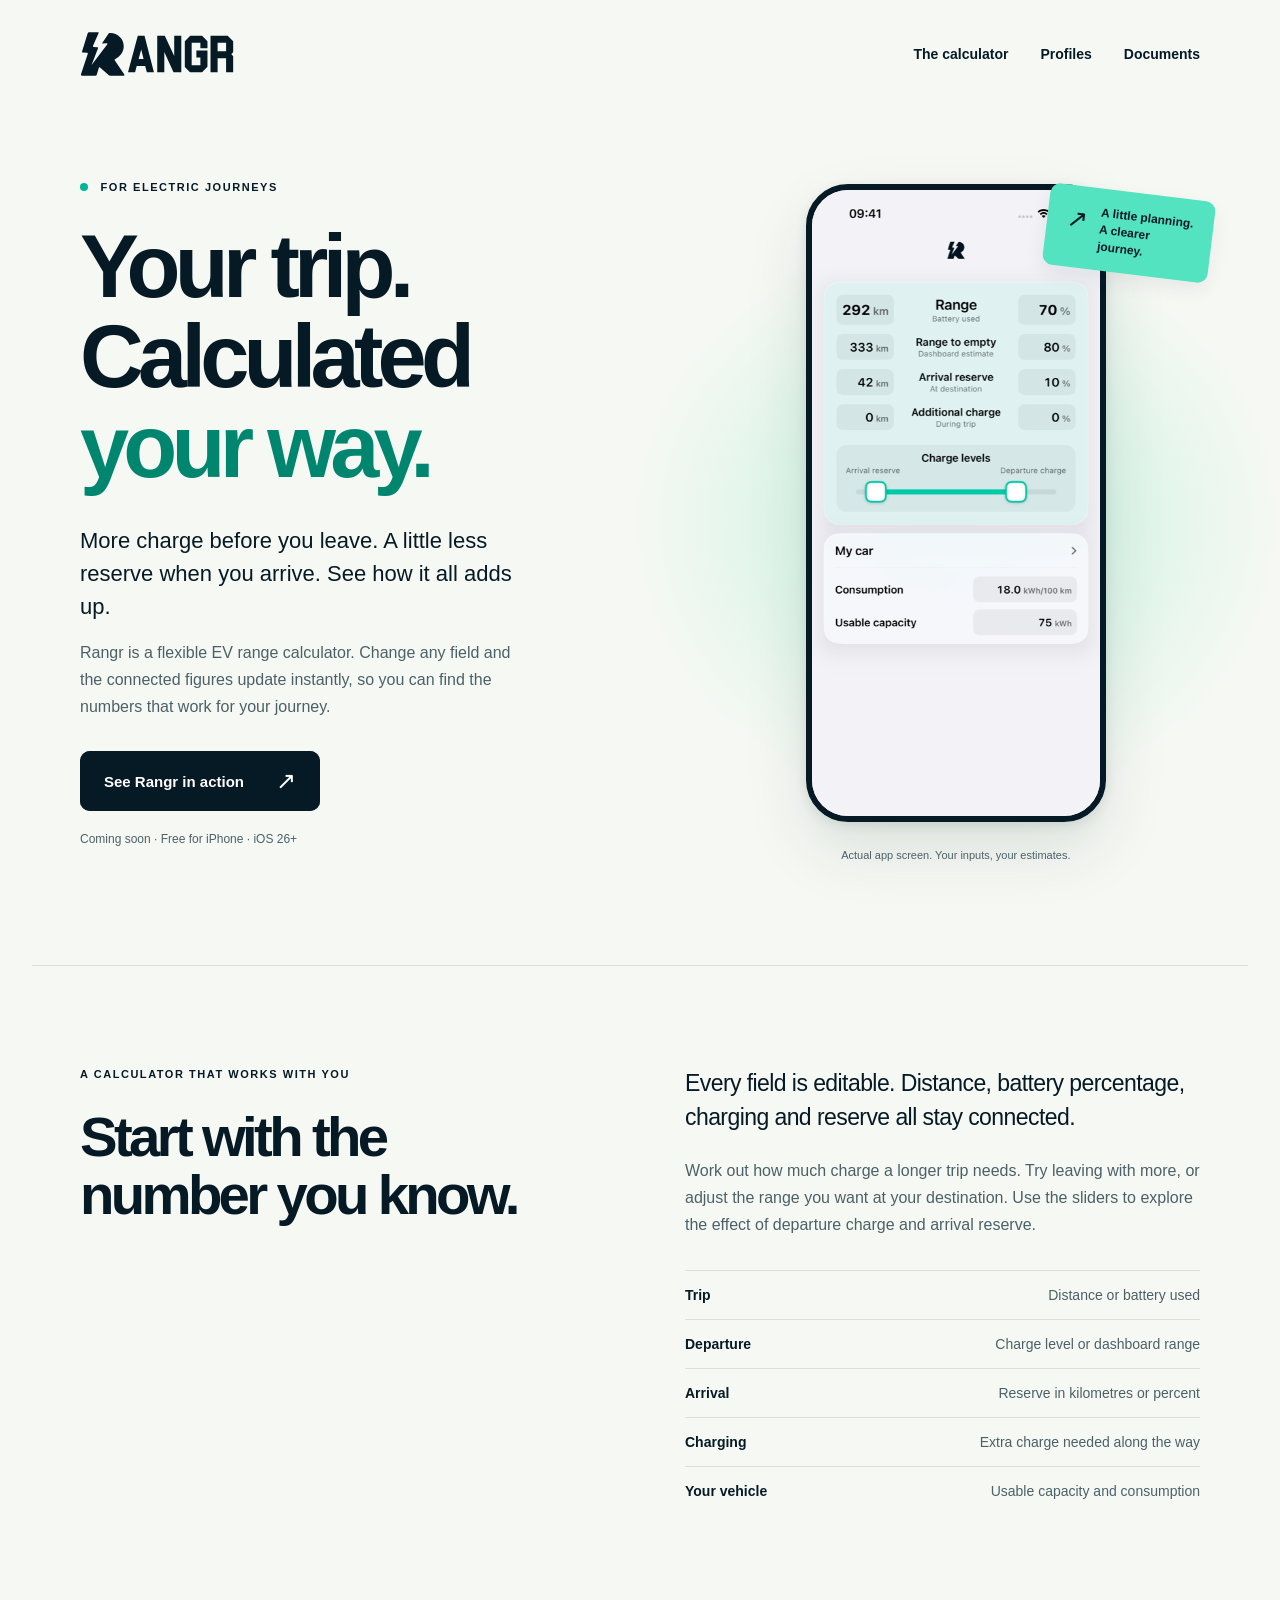
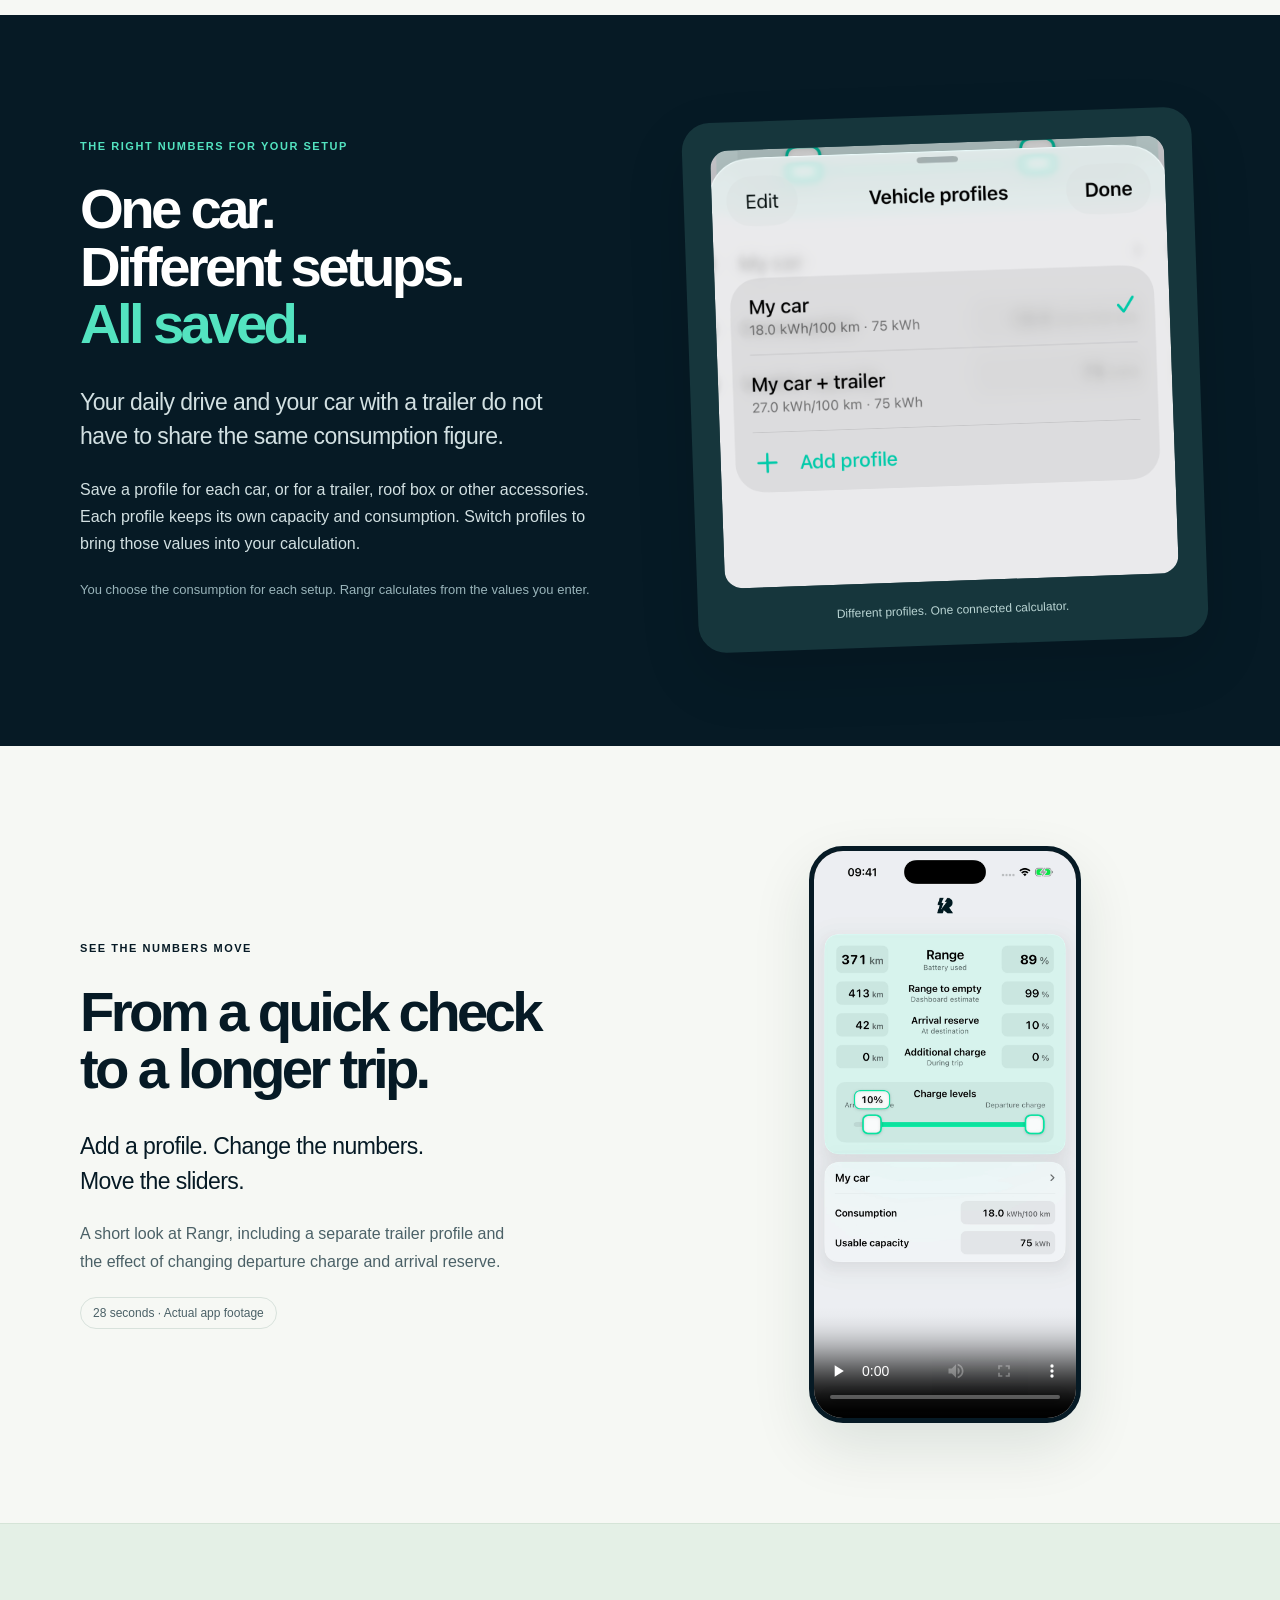
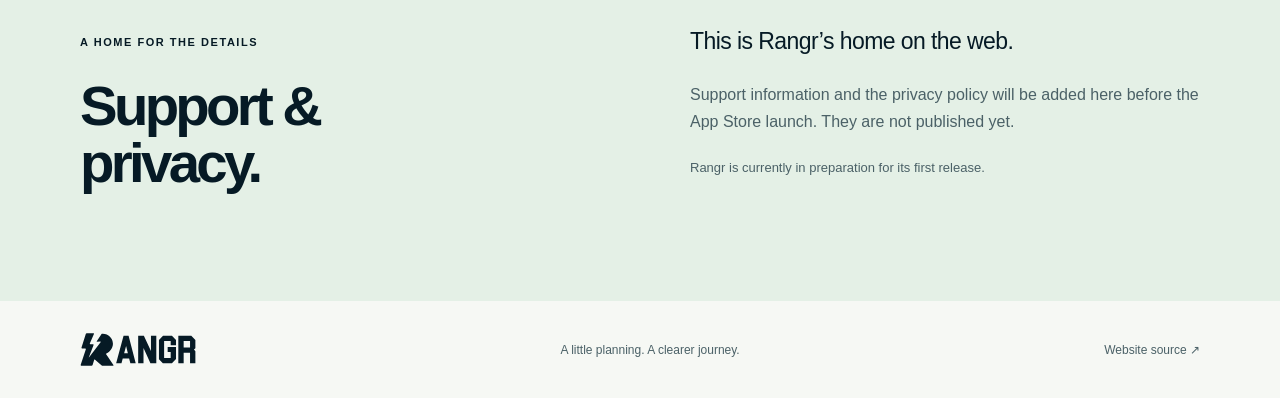
==== index.html @ ef7ad8de "Create Rangr website and future document home" ====
<!doctype html>
<html lang="en">
<head>
  <meta charset="utf-8">
  <meta name="viewport" content="width=device-width, initial-scale=1">
  <meta name="theme-color" content="#061a25">
  <meta name="description" content="Rangr is a flexible EV range calculator for iPhone. Explore charging needs, arrival reserves and profiles for different cars or accessory setups.">
  <meta property="og:type" content="website">
  <meta property="og:title" content="Rangr — Your trip, calculated your way">
  <meta property="og:description" content="Every field is an input. Explore your EV range, charging needs and arrival reserve.">
  <meta property="og:image" content="https://deework.github.io/rangr-site/assets/app-icon.png">
  <meta property="og:url" content="https://deework.github.io/rangr-site/">
  <link rel="canonical" href="https://deework.github.io/rangr-site/">
  <link rel="icon" href="assets/rangr-mark.svg" type="image/svg+xml">
  <link rel="apple-touch-icon" href="assets/app-icon.png">
  <link rel="stylesheet" href="styles.css">
  <title>Rangr — Your trip, calculated your way</title>
</head>
<body>
  <header class="site-header wrap">
    <a class="brand" href="#top" aria-label="Rangr home"><img src="assets/rangr-wordmark.svg" width="154" height="44" alt="Rangr"></a>
    <nav aria-label="Main navigation"><a href="#calculator">The calculator</a><a href="#profiles">Profiles</a><a href="#documents">Documents</a></nav>
  </header>

  <main id="top">
    <section class="hero wrap" aria-labelledby="hero-title">
      <div class="hero-copy">
        <p class="eyebrow"><span class="status-dot"></span> FOR ELECTRIC JOURNEYS</p>
        <h1 id="hero-title">Your trip.<br>Calculated<br><span>your way.</span></h1>
        <p class="intro">More charge before you leave. A little less reserve when you arrive. See how it all adds up.</p>
        <p class="hero-detail">Rangr is a flexible EV range calculator. Change any field and the connected figures update instantly, so you can find the numbers that work for your journey.</p>
        <div class="cta"><a class="button" href="#in-action">See Rangr in action <span aria-hidden="true">↗</span></a></div>
        <p class="availability">Coming soon · Free for iPhone · iOS 26+</p>
      </div>
      <div class="hero-visual">
        <div class="orbit-label"><span aria-hidden="true">↗</span> A little planning.<br>A clearer journey.</div>
        <div class="phone"><img src="assets/calculator.png" width="960" height="2087" alt="Rangr calculating a 292 km journey with 80% departure charge and a 10% arrival reserve." fetchpriority="high"></div>
        <p class="image-note">Actual app screen. Your inputs, your estimates.</p>
      </div>
    </section>

    <section id="calculator" class="calculator-section wrap section" aria-labelledby="calculator-title">
      <div class="section-heading"><p class="eyebrow">A CALCULATOR THAT WORKS WITH YOU</p><h2 id="calculator-title">Start with the<br>number you know.</h2></div>
      <div class="calculator-details">
        <p class="body-large">Every field is editable. Distance, battery percentage, charging and reserve all stay connected.</p>
        <p>Work out how much charge a longer trip needs. Try leaving with more, or adjust the range you want at your destination. Use the sliders to explore the effect of departure charge and arrival reserve.</p>
        <dl class="field-list">
          <div><dt>Trip</dt><dd>Distance or battery used</dd></div>
          <div><dt>Departure</dt><dd>Charge level or dashboard range</dd></div>
          <div><dt>Arrival</dt><dd>Reserve in kilometres or percent</dd></div>
          <div><dt>Charging</dt><dd>Extra charge needed along the way</dd></div>
          <div><dt>Your vehicle</dt><dd>Usable capacity and consumption</dd></div>
        </dl>
      </div>
    </section>

    <section id="profiles" class="profiles-section section" aria-labelledby="profiles-title">
      <div class="wrap profiles-grid">
        <div>
          <p class="eyebrow">THE RIGHT NUMBERS FOR YOUR SETUP</p>
          <h2 id="profiles-title">One car.<br>Different setups.<br><span>All saved.</span></h2>
          <p class="body-large">Your daily drive and your car with a trailer do not have to share the same consumption figure.</p>
          <p>Save a profile for each car, or for a trailer, roof box or other accessories. Each profile keeps its own capacity and consumption. Switch profiles to bring those values into your calculation.</p>
          <p class="quiet">You choose the consumption for each setup. Rangr calculates from the values you enter.</p>
        </div>
        <figure class="profile-figure"><img src="assets/profiles.png" width="1140" height="1100" alt="Vehicle profiles in Rangr: My car at 18 kWh/100 km and My car + trailer at 27 kWh/100 km, both with 75 kWh capacity." loading="lazy"><figcaption>Different profiles. One connected calculator.</figcaption></figure>
      </div>
    </section>

    <section id="in-action" class="demo-section section wrap" aria-labelledby="demo-title">
      <div class="demo-copy"><p class="eyebrow">SEE THE NUMBERS MOVE</p><h2 id="demo-title">From a quick check<br>to a longer trip.</h2><p class="body-large">Add a profile. Change the numbers.<br>Move the sliders.</p><p>A short look at Rangr, including a separate trailer profile and the effect of changing departure charge and arrival reserve.</p><span class="duration">28 seconds · Actual app footage</span></div>
      <div class="video-shell"><video controls playsinline preload="none" poster="assets/preview-poster.png" width="886" height="1920" aria-label="Rangr app demonstration"><source src="assets/rangr-preview.mp4" type="video/mp4"><p>Your browser does not support embedded video. <a href="assets/rangr-preview.mp4">Download the Rangr preview</a>.</p></video></div>
    </section>

    <section id="documents" class="documents-section section" aria-labelledby="documents-title">
      <div class="wrap documents-grid"><div><p class="eyebrow">A HOME FOR THE DETAILS</p><h2 id="documents-title">Support &amp;<br>privacy.</h2></div><div><p class="body-large">This is Rangr’s home on the web.</p><p>Support information and the privacy policy will be added here before the App Store launch. They are not published yet.</p><p class="quiet">Rangr is currently in preparation for its first release.</p></div></div>
    </section>
  </main>

  <footer class="site-footer wrap"><a class="brand" href="#top" aria-label="Back to top"><img src="assets/rangr-wordmark.svg" width="116" height="33" alt="Rangr" loading="lazy"></a><p>A little planning. A clearer journey.</p><a href="https://github.com/deework/rangr-site">Website source <span aria-hidden="true">↗</span></a></footer>
</body>
</html>
---- styles.css ----
:root{--ink:#061a25;--muted:#4b6167;--mint:#53e3c0;--paper:#f6f8f4;--line:#d8e2dc;color-scheme:light;font-family:-apple-system,BlinkMacSystemFont,"Segoe UI",sans-serif;color:var(--ink);background:var(--paper);font-synthesis:none;scroll-behavior:smooth;scroll-padding-top:32px}*{box-sizing:border-box}body{margin:0}a{color:inherit;text-decoration:none}a:focus-visible,video:focus-visible{outline:3px solid #00866f;outline-offset:6px}img{display:block;max-width:100%;height:auto}p{line-height:1.7;margin:0 0 22px}figure{margin:0}h1,h2{letter-spacing:-.065em;line-height:1.02;margin:0;font-weight:750}h1{font-size:clamp(64px,6.9vw,104px)}h2{font-size:clamp(42px,4.4vw,66px)}.wrap{max-width:1216px;margin-inline:auto;padding-inline:48px}.site-header{display:flex;align-items:center;justify-content:space-between;padding-top:32px;padding-bottom:28px;gap:24px}.brand{display:block;flex-shrink:0}.site-header nav{display:flex;gap:32px;font-size:14px;font-weight:600}.site-header nav a{padding:12px 0;border-bottom:1px solid transparent}.site-header nav a:hover{border-color:var(--ink)}.hero{display:grid;grid-template-columns:1.15fr 1fr;gap:70px;align-items:center;padding-top:60px;padding-bottom:100px}.eyebrow{font-size:11px;font-weight:750;letter-spacing:.14em;line-height:1.5;margin-bottom:26px}.status-dot{display:inline-block;width:8px;height:8px;background:#00b697;border-radius:100%;margin-right:8px}h1 span{color:#00866f}.intro{font-size:22px;line-height:1.5;max-width:465px;margin-top:32px;margin-bottom:16px}.hero-detail{max-width:450px;color:var(--muted);font-size:16px}.cta{display:inline-block;background:#061a25;border-radius:10px;margin-top:9px}.button{display:inline-flex;gap:32px;align-items:center;background:#061a25;color:white;font-size:15px;font-weight:650;padding:18px 24px;border-radius:10px;margin-top:0;transition:background .2s}.button:hover{background:#174438}.button span{font-size:24px;line-height:1}.availability{font-size:12px;color:var(--muted);margin-top:18px;margin-bottom:0}.hero-visual{position:relative;padding:20px 20px 0}.hero-visual:before{content:"";position:absolute;inset:8% -20% 6% -20%;z-index:-1;background:radial-gradient(ellipse,#c4f2dd 0,transparent 68%)}.phone{width:300px;margin:auto;border:6px solid var(--ink);border-radius:42px;overflow:hidden;box-shadow:0 28px 64px #0b30251c,0 4px 12px #0b30251a;background:#f2f3f9}.phone img{width:100%;aspect-ratio:1206/2622}.orbit-label{position:absolute;right:-12px;top:28px;z-index:1;transform:rotate(7deg);background:var(--mint);padding:16px 20px;border-radius:10px;box-shadow:0 8px 20px #0b302512;font-size:12px;line-height:1.4;font-weight:600}.orbit-label span{font-size:25px;float:left;margin-right:12px}.image-note{font-size:11px;text-align:center;color:var(--muted);margin-top:24px;margin-bottom:0}.section{padding-top:100px;padding-bottom:100px}.calculator-section{display:grid;grid-template-columns:1fr 1fr;gap:90px;border-top:1px solid var(--line)}.body-large{font-size:23px;line-height:1.5;letter-spacing:-.025em}.calculator-details>p:not(.body-large){color:var(--muted)}.field-list{margin-top:32px;margin-bottom:0}.field-list>div{display:flex;justify-content:space-between;gap:16px;padding:16px 0;border-top:1px solid var(--line);font-size:14px}.field-list dt{font-weight:650}.field-list dd{margin:0;text-align:right;color:var(--muted)}.profiles-section{background:var(--ink);color:#fff;overflow:hidden}.profiles-grid{display:grid;grid-template-columns:1fr 1fr;align-items:center;gap:100px}.profiles-section .eyebrow{color:var(--mint)}.profiles-section h2{margin-bottom:32px}.profiles-section h2 span{color:var(--mint)}.profiles-section p:not(.eyebrow){color:#d2e0e2}.profiles-section .quiet{color:#99b4ba!important;font-size:13px}.profile-figure{position:relative;background:#16363c;padding:28px;border-radius:28px;transform:rotate(-2deg);box-shadow:0 24px 60px #0002}.profile-figure img{border-radius:18px;width:100%}.profile-figure figcaption{text-align:center;font-size:12px;color:#b9d4d3;padding-top:22px}.demo-section{display:grid;grid-template-columns:1fr 1fr;align-items:center;gap:100px}.demo-copy h2{margin-bottom:32px}.demo-copy>p:not(.eyebrow):not(.body-large){color:var(--muted);max-width:430px}.duration{display:inline-block;padding:8px 12px;border:1px solid var(--line);border-radius:100px;font-size:12px;color:var(--muted)}.video-shell{width:272px;margin:auto;border:5px solid var(--ink);border-radius:34px;overflow:hidden;background:#000;box-shadow:0 24px 60px #0b30251c;line-height:0}.video-shell video{width:100%;height:auto;display:block;aspect-ratio:886/1920}.documents-section{background:#e4f0e6;border-top:1px solid #d5e4d7}.documents-grid{display:grid;grid-template-columns:1fr 1fr;gap:100px;align-items:center}.documents-grid p:not(.eyebrow):not(.body-large){color:var(--muted)}.quiet{font-size:13px}.site-footer{display:flex;align-items:center;justify-content:space-between;gap:24px;padding-top:32px;padding-bottom:32px;font-size:12px;color:var(--muted)}.site-footer p{margin:0}.site-footer a:last-child:hover{text-decoration:underline}
@media(min-width:1440px){.hero{padding-top:80px;padding-bottom:120px}.phone{width:330px}}
@media(max-width:900px){.wrap{padding-inline:28px}.hero{gap:20px}.hero-visual{padding:30px 0 0}.phone{width:260px}.orbit-label{right:-5px;top:20px;font-size:11px;padding:12px}.intro{font-size:20px}.calculator-section,.profiles-grid,.demo-section,.documents-grid{gap:44px}.body-large{font-size:21px}.profile-figure{padding:18px}.hero-visual:before{inset:8% -8% 6% -8%}.section{padding-block:76px}}
@media(max-width:640px){.wrap{padding-inline:24px}.site-header{padding-top:24px;padding-bottom:20px;align-items:flex-start}.site-header .brand img{width:114px}.site-header nav{gap:14px;font-size:11px;padding-top:0;flex-wrap:wrap;justify-content:flex-end}.site-header nav a{padding:9px 0}.hero{grid-template-columns:1fr;gap:42px;padding-top:44px;padding-bottom:60px}.hero h1{font-size:clamp(62px,15vw,86px)}.hero-copy{max-width:470px}.intro{margin-top:26px}.hero-detail{font-size:15px}.hero-visual:before{inset:8% 0 6%}.hero-visual{max-width:380px;width:100%;margin:auto;padding-top:12px}.phone{width:266px}.orbit-label{right:0;top:18px}.image-note{margin-top:18px}.section{padding-block:64px}.calculator-section,.profiles-grid,.demo-section,.documents-grid{grid-template-columns:1fr;gap:32px}h2{font-size:46px}.eyebrow{font-size:10px;margin-bottom:20px}.profiles-section h2,.demo-copy h2{margin-bottom:24px}.profile-figure{max-width:420px;margin:8px auto 0;transform:rotate(-1deg)}.video-shell{width:258px;margin-top:12px}.field-list>div{font-size:13px}.site-footer{flex-wrap:wrap;gap:20px}.site-footer p{order:3;width:100%;font-size:11px}.body-large{font-size:21px}}
@media(prefers-reduced-motion:reduce){:root{scroll-behavior:auto}.button{transition:none}}
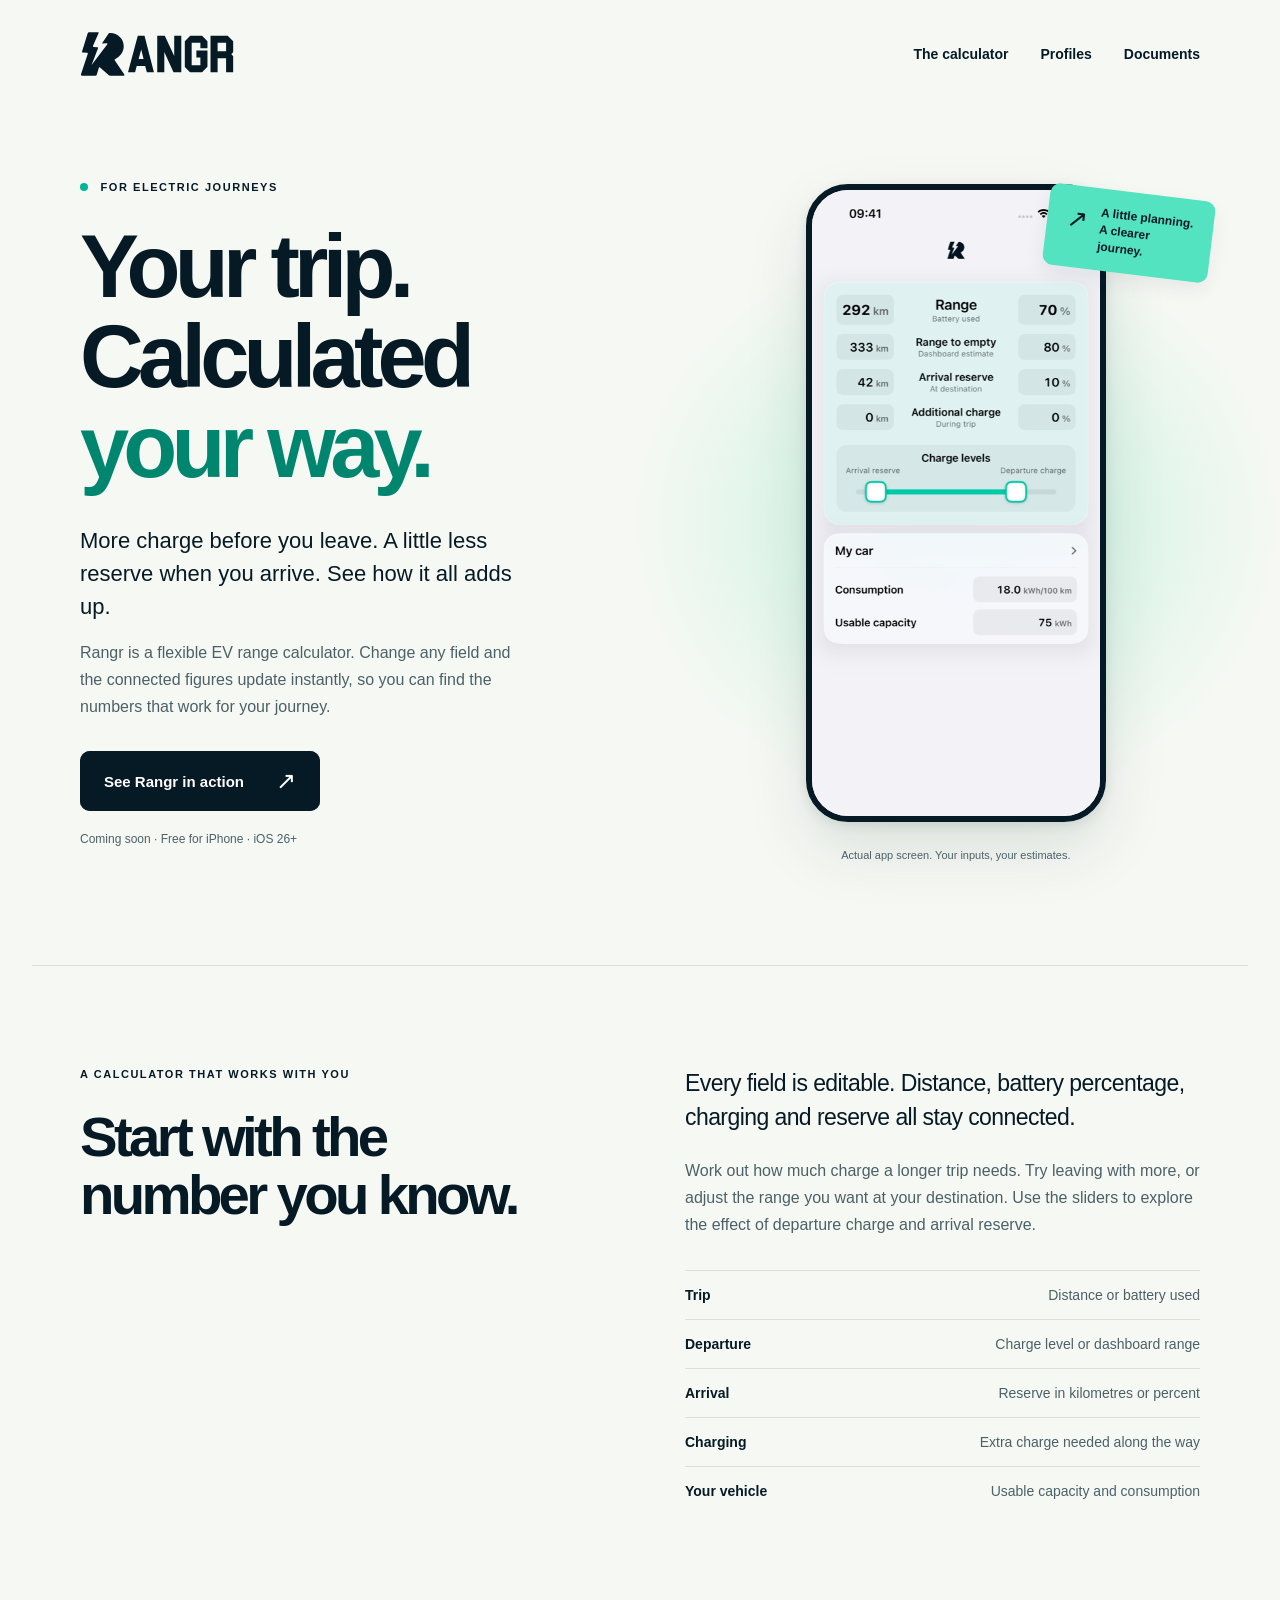
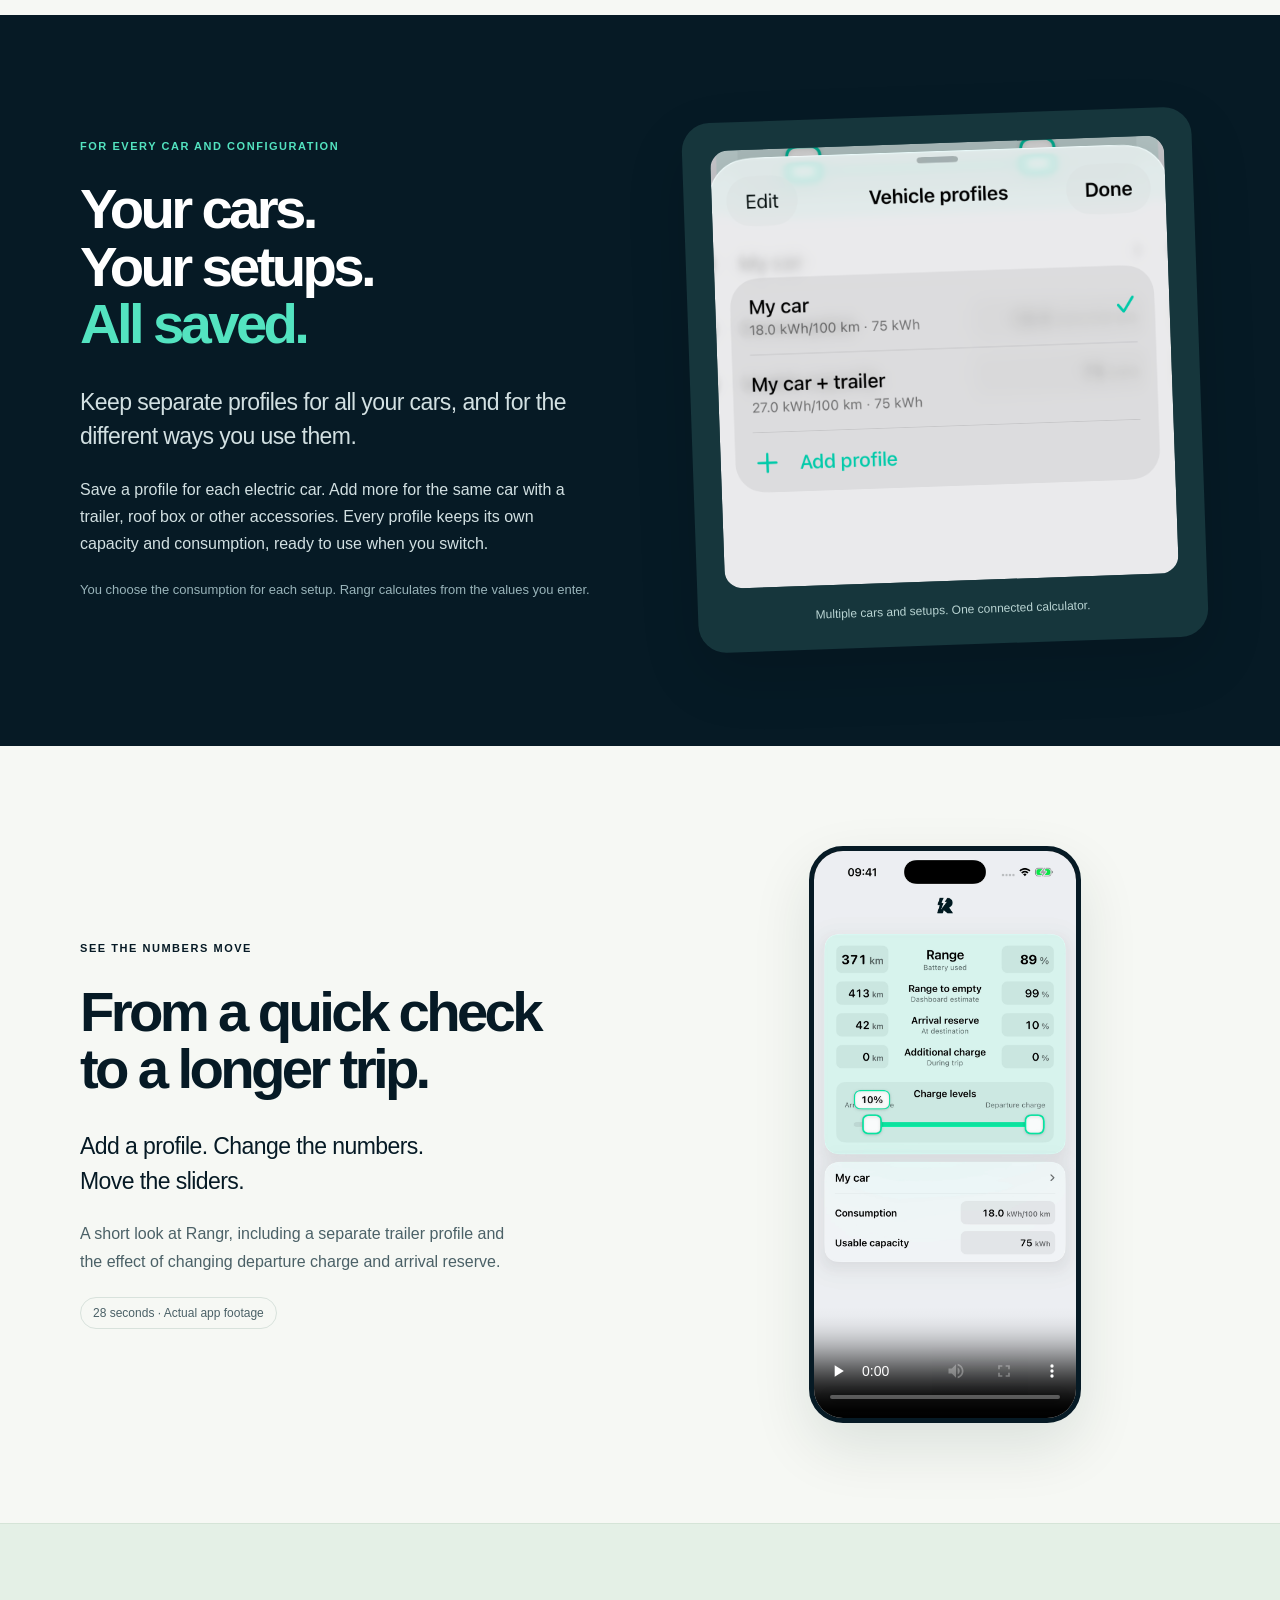
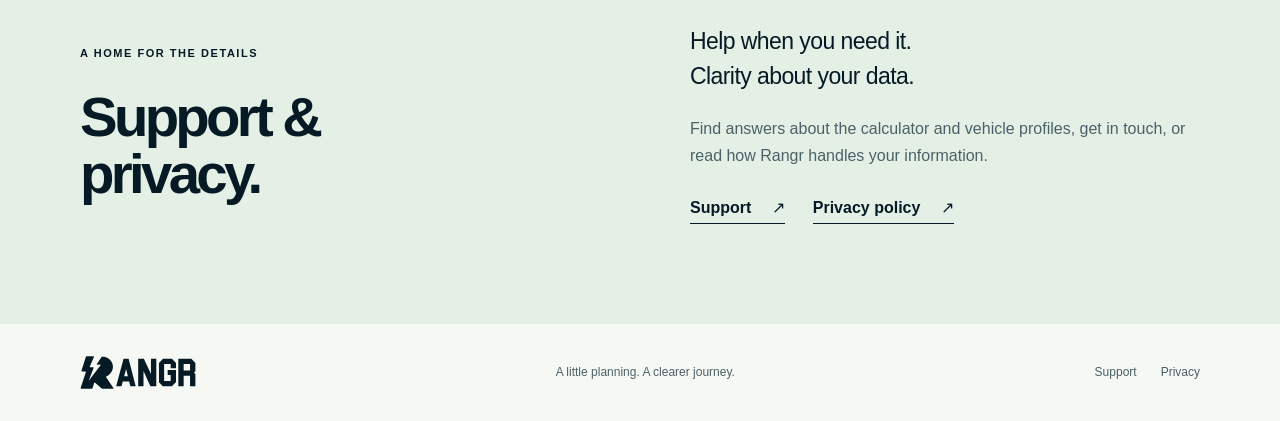
==== commit 6fff869d: "Add support and privacy pages and clarify multiple vehicle profiles" ====
--- a/index.html
+++ b/index.html
@@ -57,13 +57,13 @@
     <section id="profiles" class="profiles-section section" aria-labelledby="profiles-title">
       <div class="wrap profiles-grid">
         <div>
-          <p class="eyebrow">THE RIGHT NUMBERS FOR YOUR SETUP</p>
-          <h2 id="profiles-title">One car.<br>Different setups.<br><span>All saved.</span></h2>
-          <p class="body-large">Your daily drive and your car with a trailer do not have to share the same consumption figure.</p>
-          <p>Save a profile for each car, or for a trailer, roof box or other accessories. Each profile keeps its own capacity and consumption. Switch profiles to bring those values into your calculation.</p>
+          <p class="eyebrow">FOR EVERY CAR AND CONFIGURATION</p>
+          <h2 id="profiles-title">Your cars.<br>Your setups.<br><span>All saved.</span></h2>
+          <p class="body-large">Keep separate profiles for all your cars, and for the different ways you use them.</p>
+          <p>Save a profile for each electric car. Add more for the same car with a trailer, roof box or other accessories. Every profile keeps its own capacity and consumption, ready to use when you switch.</p>
           <p class="quiet">You choose the consumption for each setup. Rangr calculates from the values you enter.</p>
         </div>
-        <figure class="profile-figure"><img src="assets/profiles.png" width="1140" height="1100" alt="Vehicle profiles in Rangr: My car at 18 kWh/100 km and My car + trailer at 27 kWh/100 km, both with 75 kWh capacity." loading="lazy"><figcaption>Different profiles. One connected calculator.</figcaption></figure>
+        <figure class="profile-figure"><img src="assets/profiles.png" width="1140" height="1100" alt="Vehicle profiles in Rangr: My car at 18 kWh/100 km and My car + trailer at 27 kWh/100 km, both with 75 kWh capacity." loading="lazy"><figcaption>Multiple cars and setups. One connected calculator.</figcaption></figure>
       </div>
     </section>
 
@@ -73,10 +73,10 @@
     </section>
 
     <section id="documents" class="documents-section section" aria-labelledby="documents-title">
-      <div class="wrap documents-grid"><div><p class="eyebrow">A HOME FOR THE DETAILS</p><h2 id="documents-title">Support &amp;<br>privacy.</h2></div><div><p class="body-large">This is Rangr’s home on the web.</p><p>Support information and the privacy policy will be added here before the App Store launch. They are not published yet.</p><p class="quiet">Rangr is currently in preparation for its first release.</p></div></div>
+      <div class="wrap documents-grid"><div><p class="eyebrow">A HOME FOR THE DETAILS</p><h2 id="documents-title">Support &amp;<br>privacy.</h2></div><div><p class="body-large">Help when you need it.<br>Clarity about your data.</p><p>Find answers about the calculator and vehicle profiles, get in touch, or read how Rangr handles your information.</p><div class="document-links"><a href="support/">Support <span aria-hidden="true">↗</span></a><a href="privacy/">Privacy policy <span aria-hidden="true">↗</span></a></div></div></div>
     </section>
   </main>
 
-  <footer class="site-footer wrap"><a class="brand" href="#top" aria-label="Back to top"><img src="assets/rangr-wordmark.svg" width="116" height="33" alt="Rangr" loading="lazy"></a><p>A little planning. A clearer journey.</p><a href="https://github.com/deework/rangr-site">Website source <span aria-hidden="true">↗</span></a></footer>
+  <footer class="site-footer wrap"><a class="brand" href="#top" aria-label="Back to top"><img src="assets/rangr-wordmark.svg" width="116" height="33" alt="Rangr" loading="lazy"></a><p>A little planning. A clearer journey.</p><nav aria-label="Legal and support"><a href="support/">Support</a><a href="privacy/">Privacy</a></nav></footer>
 </body>
 </html>
--- a/styles.css
+++ b/styles.css
@@ -3,3 +3,7 @@
 @media(max-width:900px){.wrap{padding-inline:28px}.hero{gap:20px}.hero-visual{padding:30px 0 0}.phone{width:260px}.orbit-label{right:-5px;top:20px;font-size:11px;padding:12px}.intro{font-size:20px}.calculator-section,.profiles-grid,.demo-section,.documents-grid{gap:44px}.body-large{font-size:21px}.profile-figure{padding:18px}.hero-visual:before{inset:8% -8% 6% -8%}.section{padding-block:76px}}
 @media(max-width:640px){.wrap{padding-inline:24px}.site-header{padding-top:24px;padding-bottom:20px;align-items:flex-start}.site-header .brand img{width:114px}.site-header nav{gap:14px;font-size:11px;padding-top:0;flex-wrap:wrap;justify-content:flex-end}.site-header nav a{padding:9px 0}.hero{grid-template-columns:1fr;gap:42px;padding-top:44px;padding-bottom:60px}.hero h1{font-size:clamp(62px,15vw,86px)}.hero-copy{max-width:470px}.intro{margin-top:26px}.hero-detail{font-size:15px}.hero-visual:before{inset:8% 0 6%}.hero-visual{max-width:380px;width:100%;margin:auto;padding-top:12px}.phone{width:266px}.orbit-label{right:0;top:18px}.image-note{margin-top:18px}.section{padding-block:64px}.calculator-section,.profiles-grid,.demo-section,.documents-grid{grid-template-columns:1fr;gap:32px}h2{font-size:46px}.eyebrow{font-size:10px;margin-bottom:20px}.profiles-section h2,.demo-copy h2{margin-bottom:24px}.profile-figure{max-width:420px;margin:8px auto 0;transform:rotate(-1deg)}.video-shell{width:258px;margin-top:12px}.field-list>div{font-size:13px}.site-footer{flex-wrap:wrap;gap:20px}.site-footer p{order:3;width:100%;font-size:11px}.body-large{font-size:21px}}
 @media(prefers-reduced-motion:reduce){:root{scroll-behavior:auto}.button{transition:none}}
+
+/* Shared document pages. */
+.document-links{display:flex;gap:28px;flex-wrap:wrap;margin-top:28px;font-weight:650}.document-links a{border-bottom:1px solid currentColor;padding-bottom:6px}.document-links a span{margin-left:16px}.site-footer nav{display:flex;gap:24px}.site-footer nav a:hover{text-decoration:underline}.document{max-width:880px;padding-top:64px;padding-bottom:80px}.document h1{font-size:clamp(54px,6vw,82px);margin-bottom:28px}.document-intro{font-size:23px;line-height:1.5;color:var(--muted);max-width:660px}.document-date{font-size:13px;color:var(--muted);margin-top:22px}.document section{margin-top:44px;max-width:700px}.document h2{font-size:28px;line-height:1.2;letter-spacing:-.035em;margin-bottom:18px}.document p{font-size:16px;color:var(--muted)}.document .document-intro{font-size:23px}.text-link{text-decoration:underline;text-underline-offset:3px;overflow-wrap:anywhere;color:var(--ink)}.document details{border-top:1px solid var(--line);padding:18px 0}.document details:last-child{border-bottom:1px solid var(--line)}.document summary{font-size:17px;font-weight:650;cursor:pointer;line-height:1.5}.document details p{margin-top:16px;margin-bottom:0}.document details p+p{margin-top:12px}.document .site-header{padding-inline:0}
+@media(max-width:640px){.document{padding-top:40px;padding-bottom:56px}.document h1{font-size:54px}.document section{margin-top:34px}.document .document-intro{font-size:21px}.document-links{gap:24px}.site-header nav{max-width:220px}}
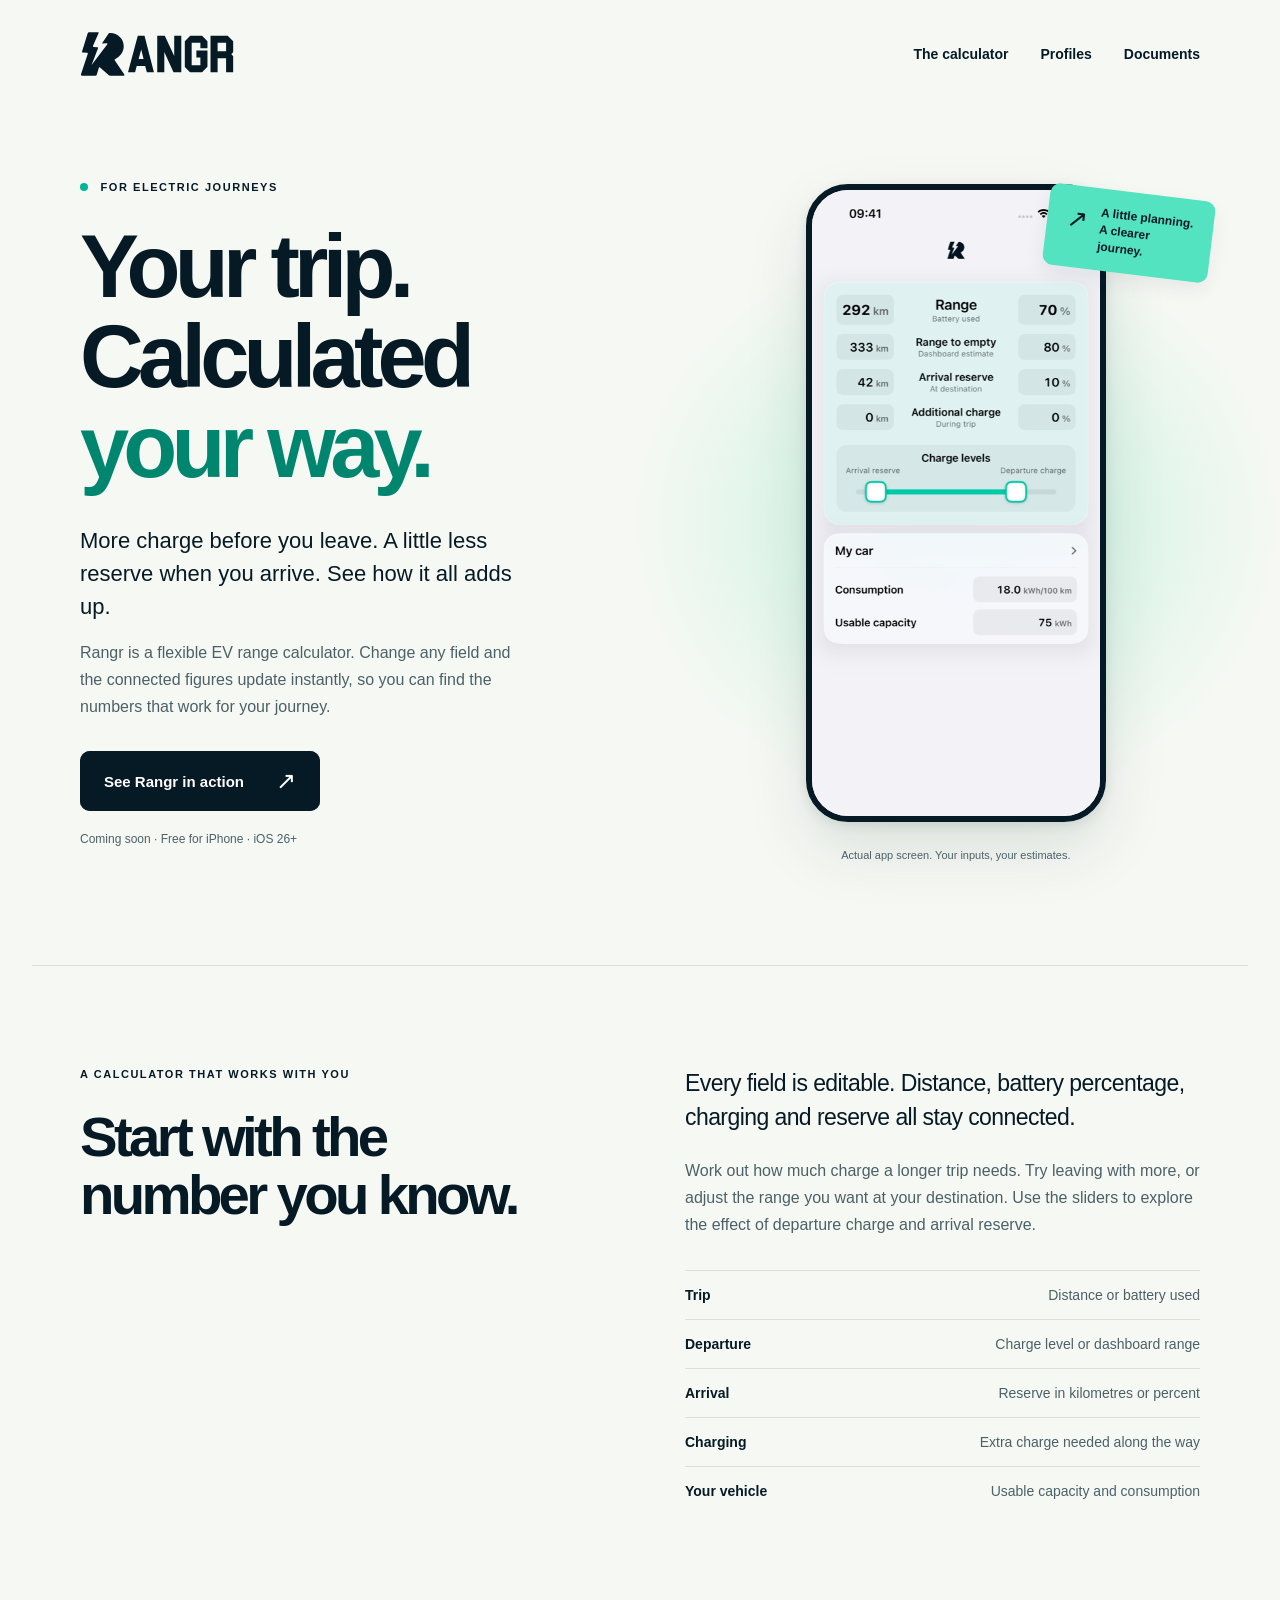
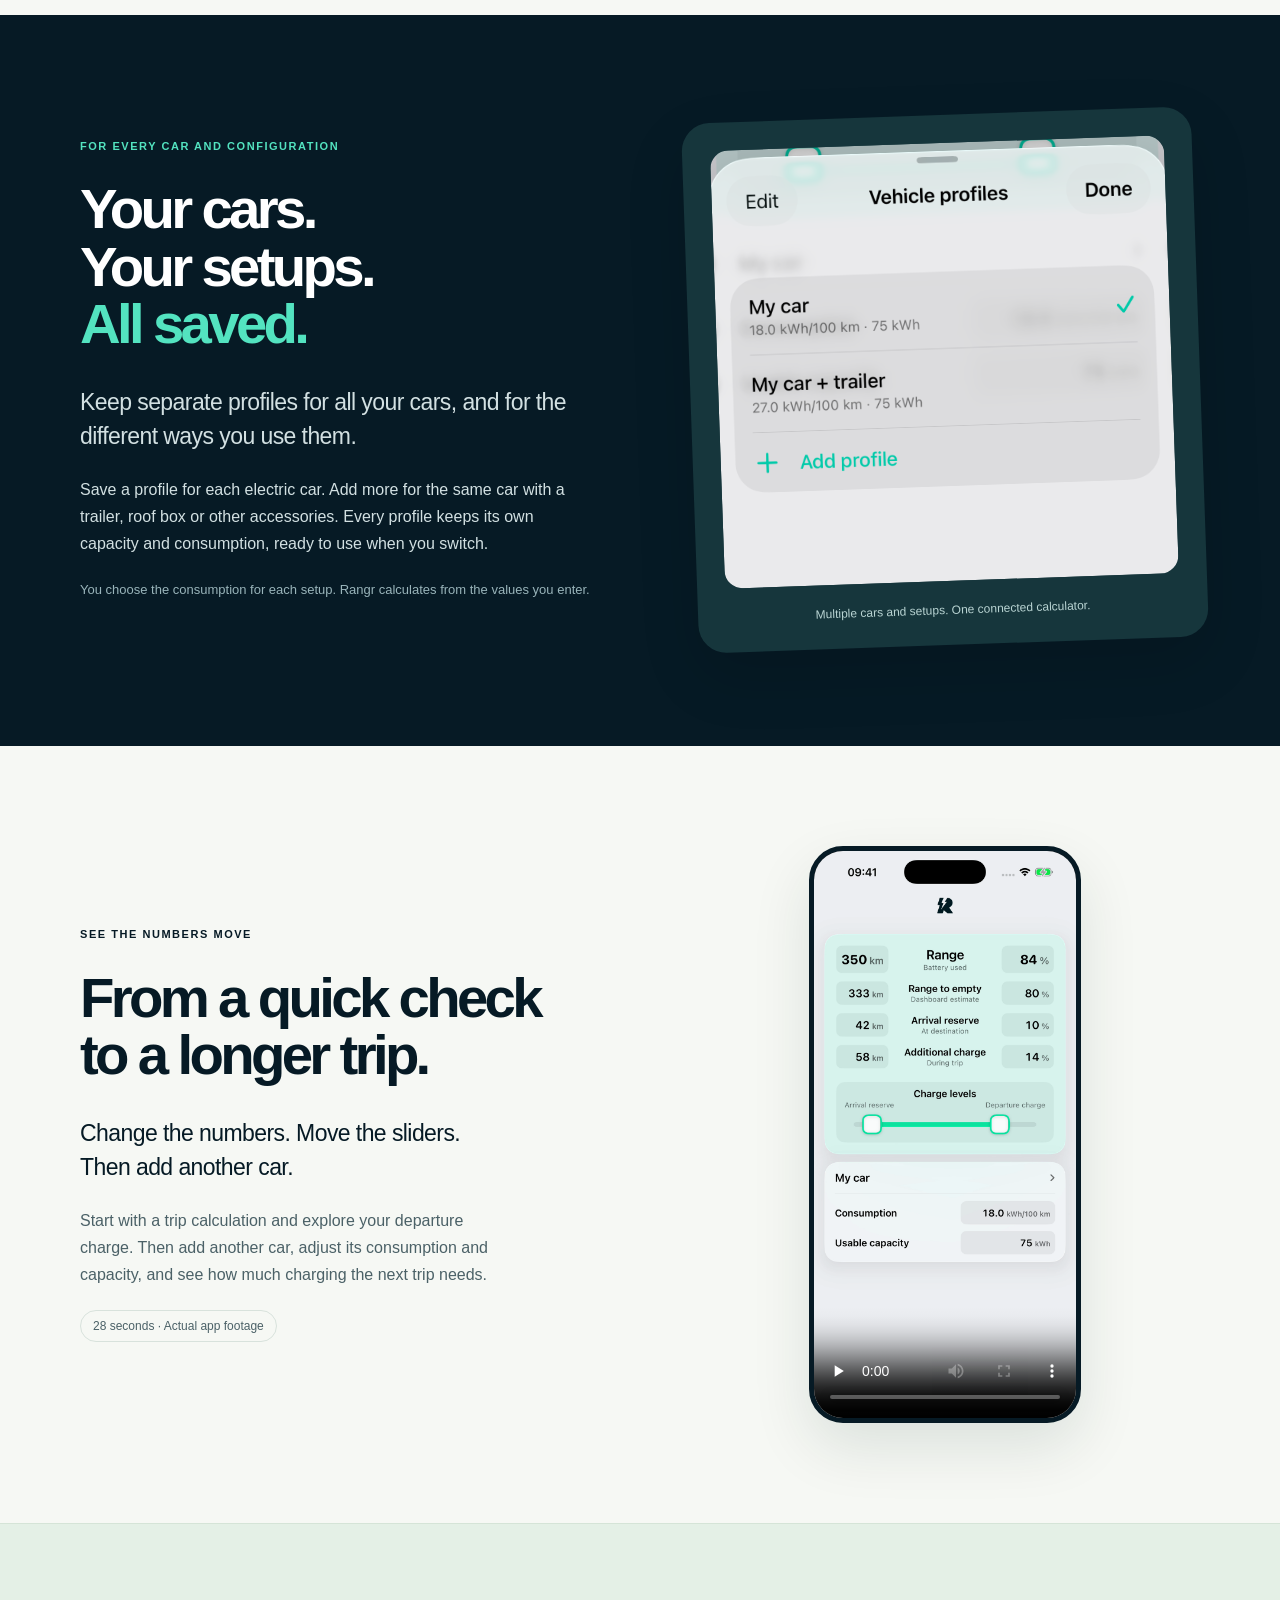
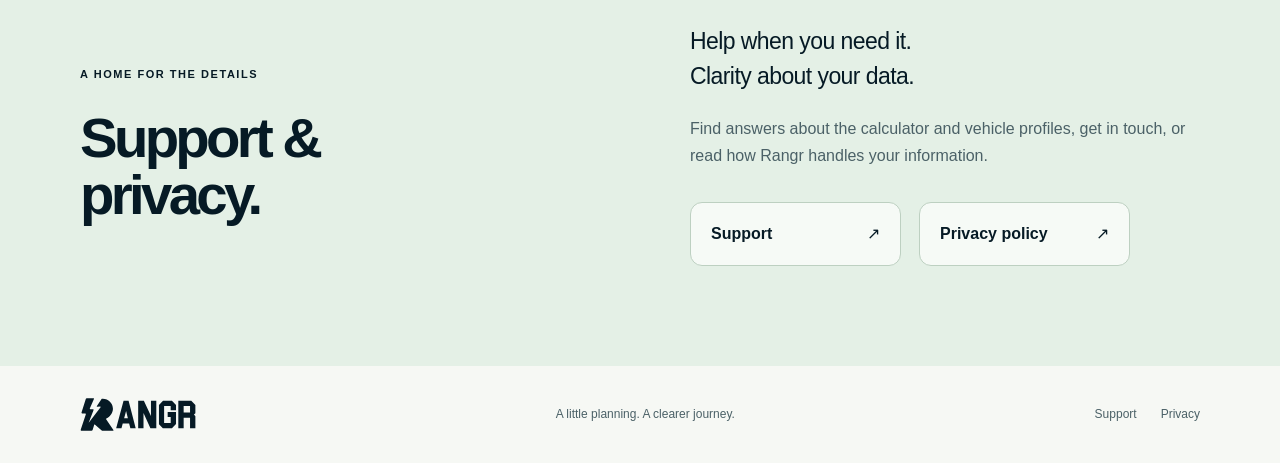
==== commit 66ff03b0: "Give document links more room and refresh the app demonstration" ====
--- a/index.html
+++ b/index.html
@@ -13,7 +13,7 @@
   <link rel="canonical" href="https://deework.github.io/rangr-site/">
   <link rel="icon" href="assets/rangr-mark.svg" type="image/svg+xml">
   <link rel="apple-touch-icon" href="assets/app-icon.png">
-  <link rel="stylesheet" href="styles.css">
+  <link rel="stylesheet" href="styles.css?v=20261102-2">
   <title>Rangr — Your trip, calculated your way</title>
 </head>
 <body>
@@ -68,8 +68,8 @@
     </section>
 
     <section id="in-action" class="demo-section section wrap" aria-labelledby="demo-title">
-      <div class="demo-copy"><p class="eyebrow">SEE THE NUMBERS MOVE</p><h2 id="demo-title">From a quick check<br>to a longer trip.</h2><p class="body-large">Add a profile. Change the numbers.<br>Move the sliders.</p><p>A short look at Rangr, including a separate trailer profile and the effect of changing departure charge and arrival reserve.</p><span class="duration">28 seconds · Actual app footage</span></div>
-      <div class="video-shell"><video controls playsinline preload="none" poster="assets/preview-poster.png" width="886" height="1920" aria-label="Rangr app demonstration"><source src="assets/rangr-preview.mp4" type="video/mp4"><p>Your browser does not support embedded video. <a href="assets/rangr-preview.mp4">Download the Rangr preview</a>.</p></video></div>
+      <div class="demo-copy"><p class="eyebrow">SEE THE NUMBERS MOVE</p><h2 id="demo-title">From a quick check<br>to a longer trip.</h2><p class="body-large">Change the numbers. Move the sliders.<br>Then add another car.</p><p>Start with a trip calculation and explore your departure charge. Then add another car, adjust its consumption and capacity, and see how much charging the next trip needs.</p><span class="duration">28 seconds · Actual app footage</span></div>
+      <div class="video-shell"><video controls playsinline preload="none" poster="assets/preview-poster.png?v=2" width="886" height="1920" aria-label="Rangr app demonstration"><source src="assets/rangr-preview.mp4?v=2" type="video/mp4"><p>Your browser does not support embedded video. <a href="assets/rangr-preview.mp4">Download the Rangr preview</a>.</p></video></div>
     </section>
 
     <section id="documents" class="documents-section section" aria-labelledby="documents-title">
--- a/styles.css
+++ b/styles.css
@@ -5,5 +5,7 @@
 @media(prefers-reduced-motion:reduce){:root{scroll-behavior:auto}.button{transition:none}}
 
 /* Shared document pages. */
-.document-links{display:flex;gap:28px;flex-wrap:wrap;margin-top:28px;font-weight:650}.document-links a{border-bottom:1px solid currentColor;padding-bottom:6px}.document-links a span{margin-left:16px}.site-footer nav{display:flex;gap:24px}.site-footer nav a:hover{text-decoration:underline}.document{max-width:880px;padding-top:64px;padding-bottom:80px}.document h1{font-size:clamp(54px,6vw,82px);margin-bottom:28px}.document-intro{font-size:23px;line-height:1.5;color:var(--muted);max-width:660px}.document-date{font-size:13px;color:var(--muted);margin-top:22px}.document section{margin-top:44px;max-width:700px}.document h2{font-size:28px;line-height:1.2;letter-spacing:-.035em;margin-bottom:18px}.document p{font-size:16px;color:var(--muted)}.document .document-intro{font-size:23px}.text-link{text-decoration:underline;text-underline-offset:3px;overflow-wrap:anywhere;color:var(--ink)}.document details{border-top:1px solid var(--line);padding:18px 0}.document details:last-child{border-bottom:1px solid var(--line)}.document summary{font-size:17px;font-weight:650;cursor:pointer;line-height:1.5}.document details p{margin-top:16px;margin-bottom:0}.document details p+p{margin-top:12px}.document .site-header{padding-inline:0}
+.document-links{display:grid;grid-template-columns:repeat(2,minmax(0,1fr));gap:18px;margin-top:32px;font-weight:650;max-width:440px}.document-links a{display:flex;align-items:center;justify-content:space-between;gap:24px;min-height:64px;padding:18px 20px;border:1px solid #bdd0c1;border-radius:12px;background:#f6faf6}.document-links a:hover{background:#fff;border-color:#728e7c}.document-links a span{margin-left:0;flex-shrink:0}.site-footer nav{display:flex;gap:24px}.site-footer nav a:hover{text-decoration:underline}.document{max-width:880px;padding-top:64px;padding-bottom:80px}.document h1{font-size:clamp(54px,6vw,82px);margin-bottom:28px}.document-intro{font-size:23px;line-height:1.5;color:var(--muted);max-width:660px}.document-date{font-size:13px;color:var(--muted);margin-top:22px}.document section{margin-top:44px;max-width:700px}.document h2{font-size:28px;line-height:1.2;letter-spacing:-.035em;margin-bottom:18px}.document p{font-size:16px;color:var(--muted)}.document .document-intro{font-size:23px}.text-link{text-decoration:underline;text-underline-offset:3px;overflow-wrap:anywhere;color:var(--ink)}.document details{border-top:1px solid var(--line);padding:18px 0}.document details:last-child{border-bottom:1px solid var(--line)}.document summary{font-size:17px;font-weight:650;cursor:pointer;line-height:1.5}.document details p{margin-top:16px;margin-bottom:0}.document details p+p{margin-top:12px}.document .site-header{padding-inline:0}
 @media(max-width:640px){.document{padding-top:40px;padding-bottom:56px}.document h1{font-size:54px}.document section{margin-top:34px}.document .document-intro{font-size:21px}.document-links{gap:24px}.site-header nav{max-width:220px}}
+
+@media(max-width:460px){.document-links{grid-template-columns:1fr;gap:16px}.document-links a{min-height:62px}}
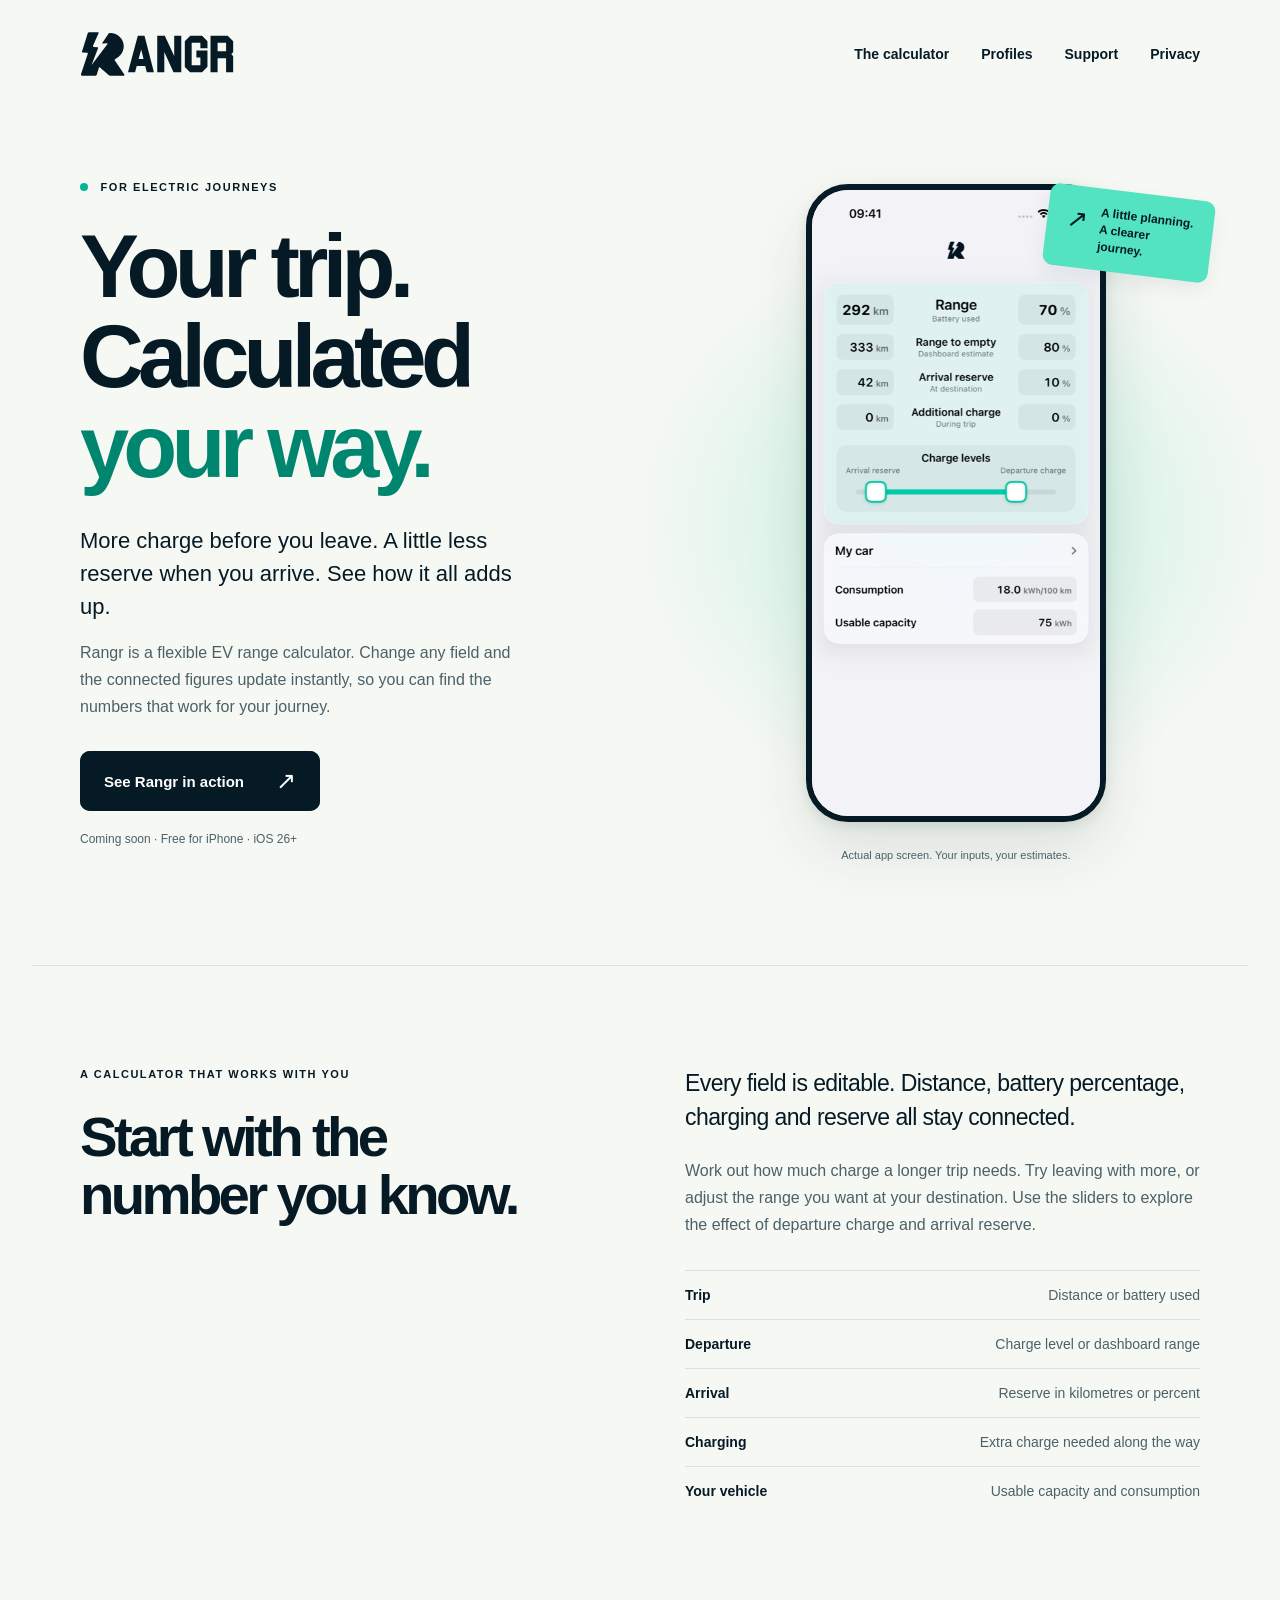
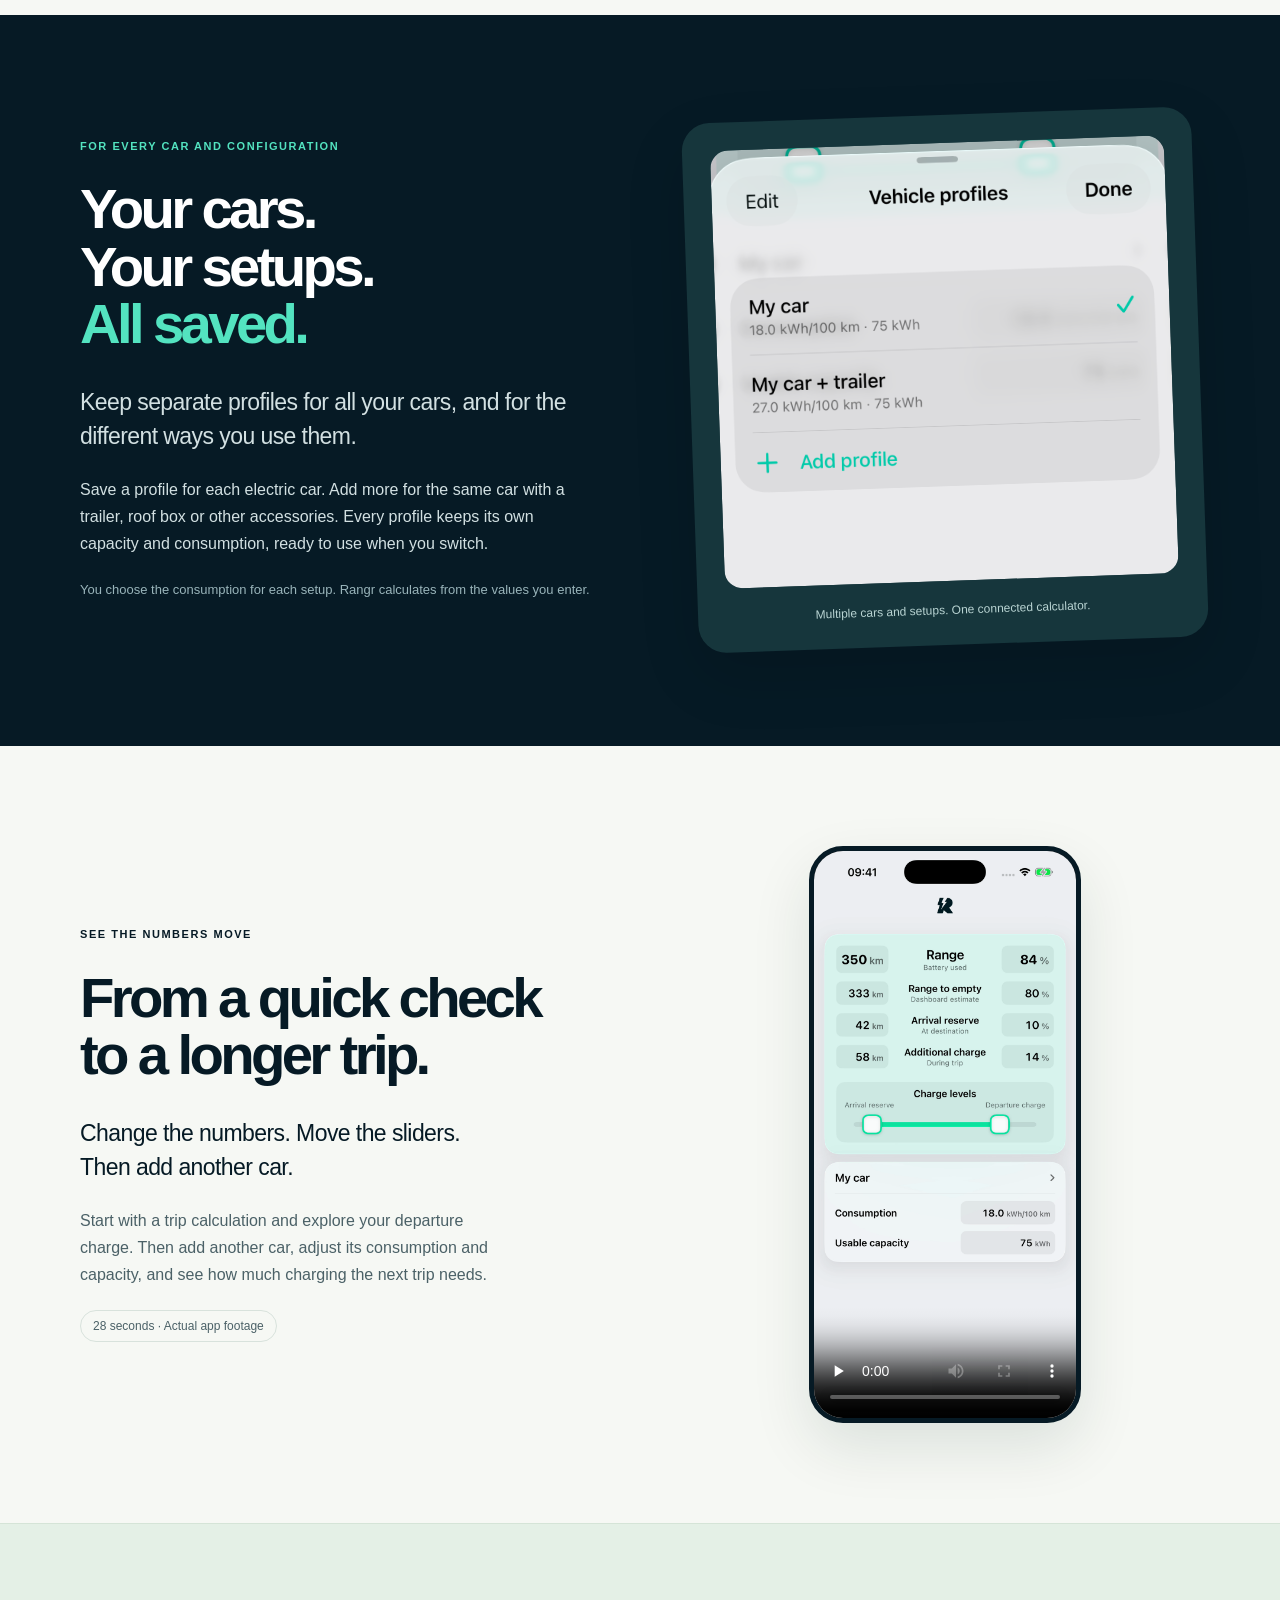
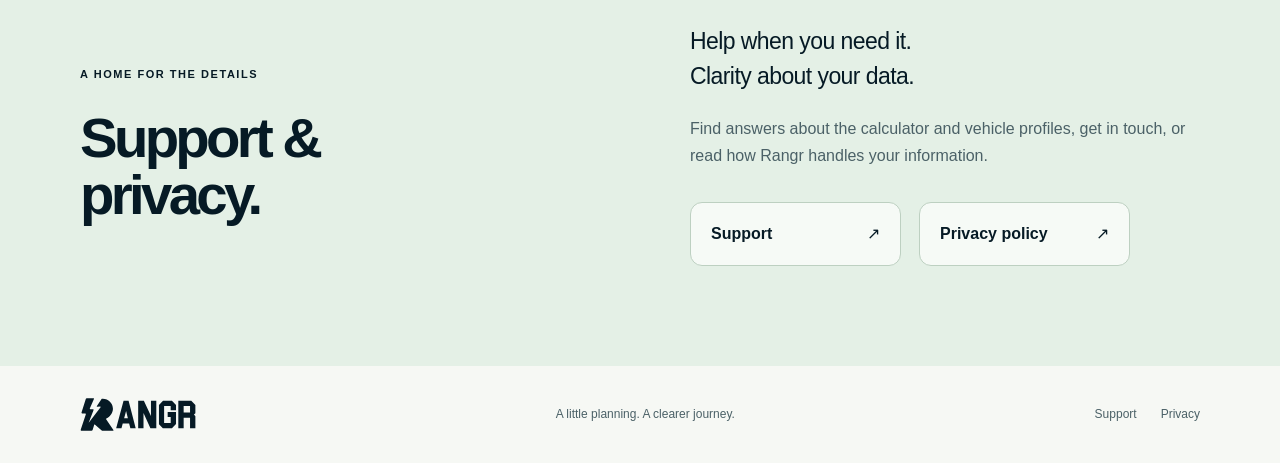
==== commit af648080: "Match home navigation with support and privacy pages" ====
--- a/index.html
+++ b/index.html
@@ -19,7 +19,7 @@
 <body>
   <header class="site-header wrap">
     <a class="brand" href="#top" aria-label="Rangr home"><img src="assets/rangr-wordmark.svg" width="154" height="44" alt="Rangr"></a>
-    <nav aria-label="Main navigation"><a href="#calculator">The calculator</a><a href="#profiles">Profiles</a><a href="#documents">Documents</a></nav>
+    <nav aria-label="Main navigation"><a href="#calculator">The calculator</a><a href="#profiles">Profiles</a><a href="support/">Support</a><a href="privacy/">Privacy</a></nav>
   </header>
 
   <main id="top">
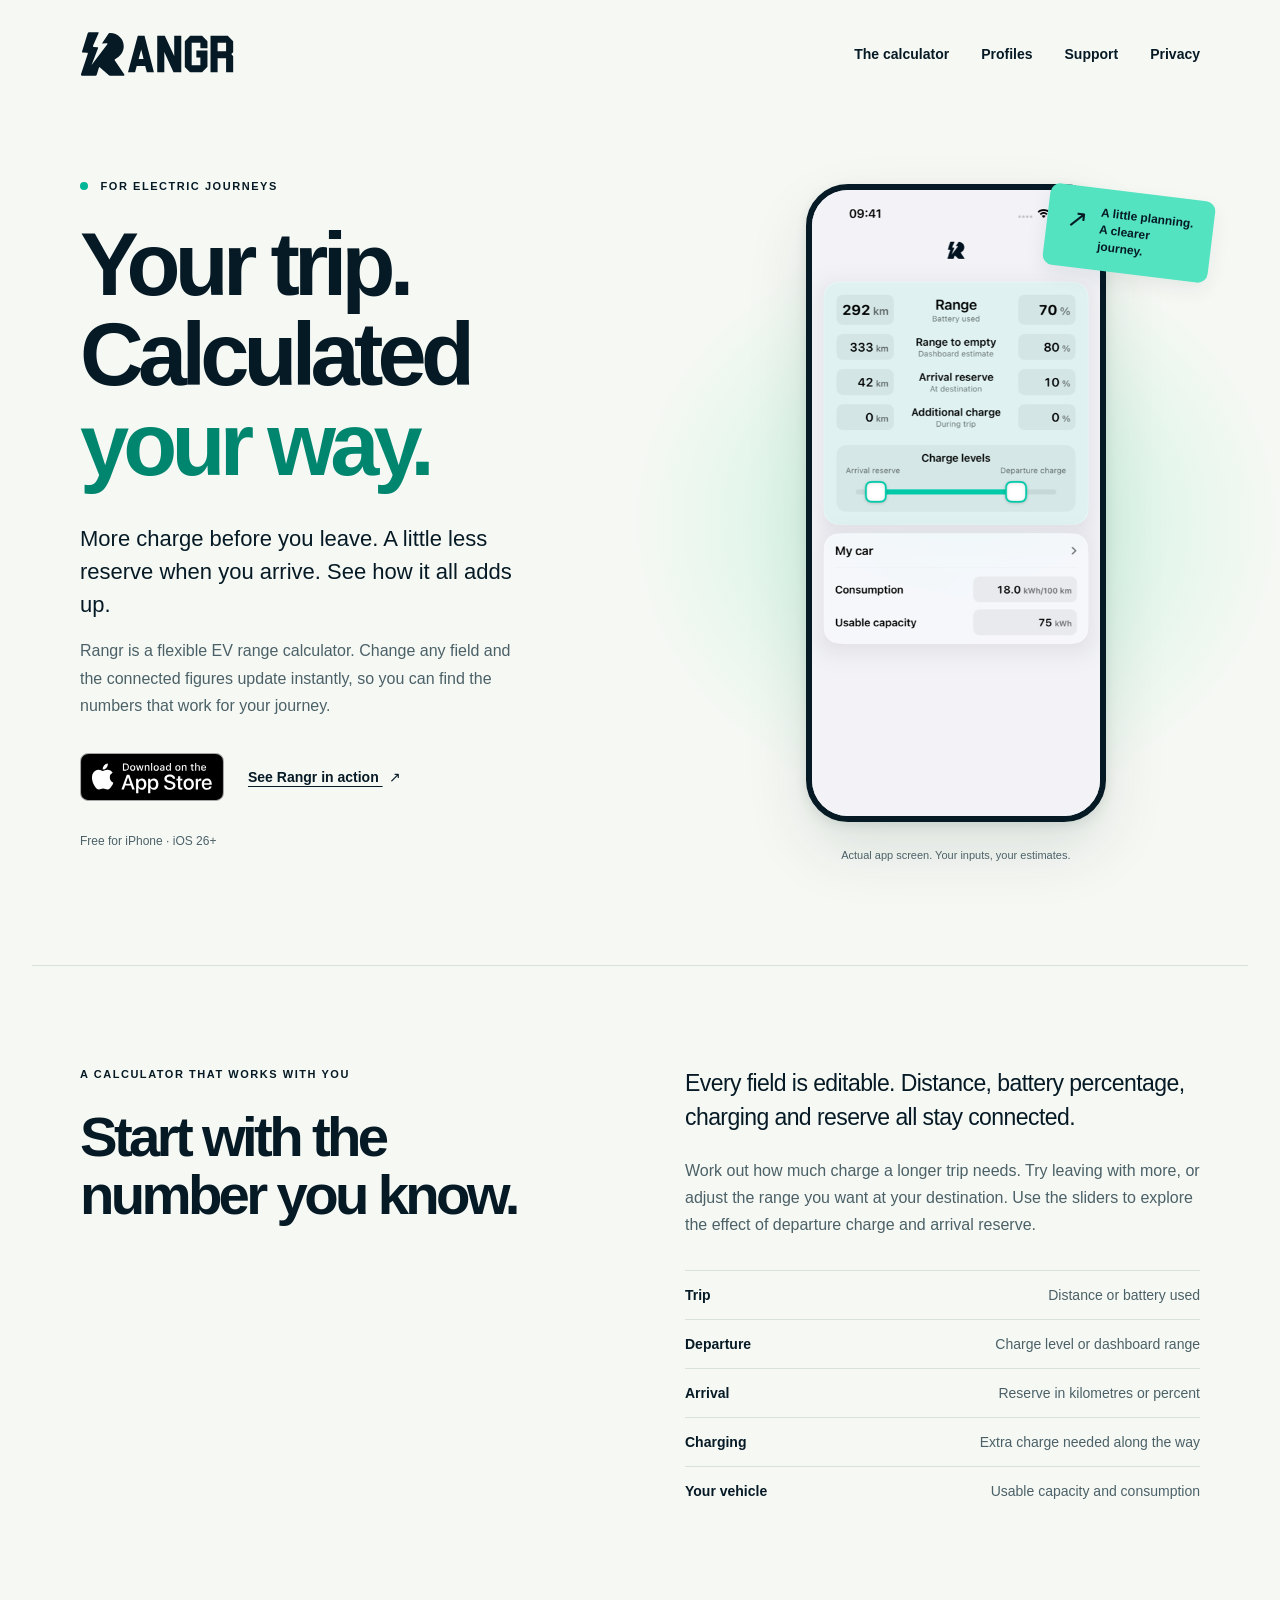
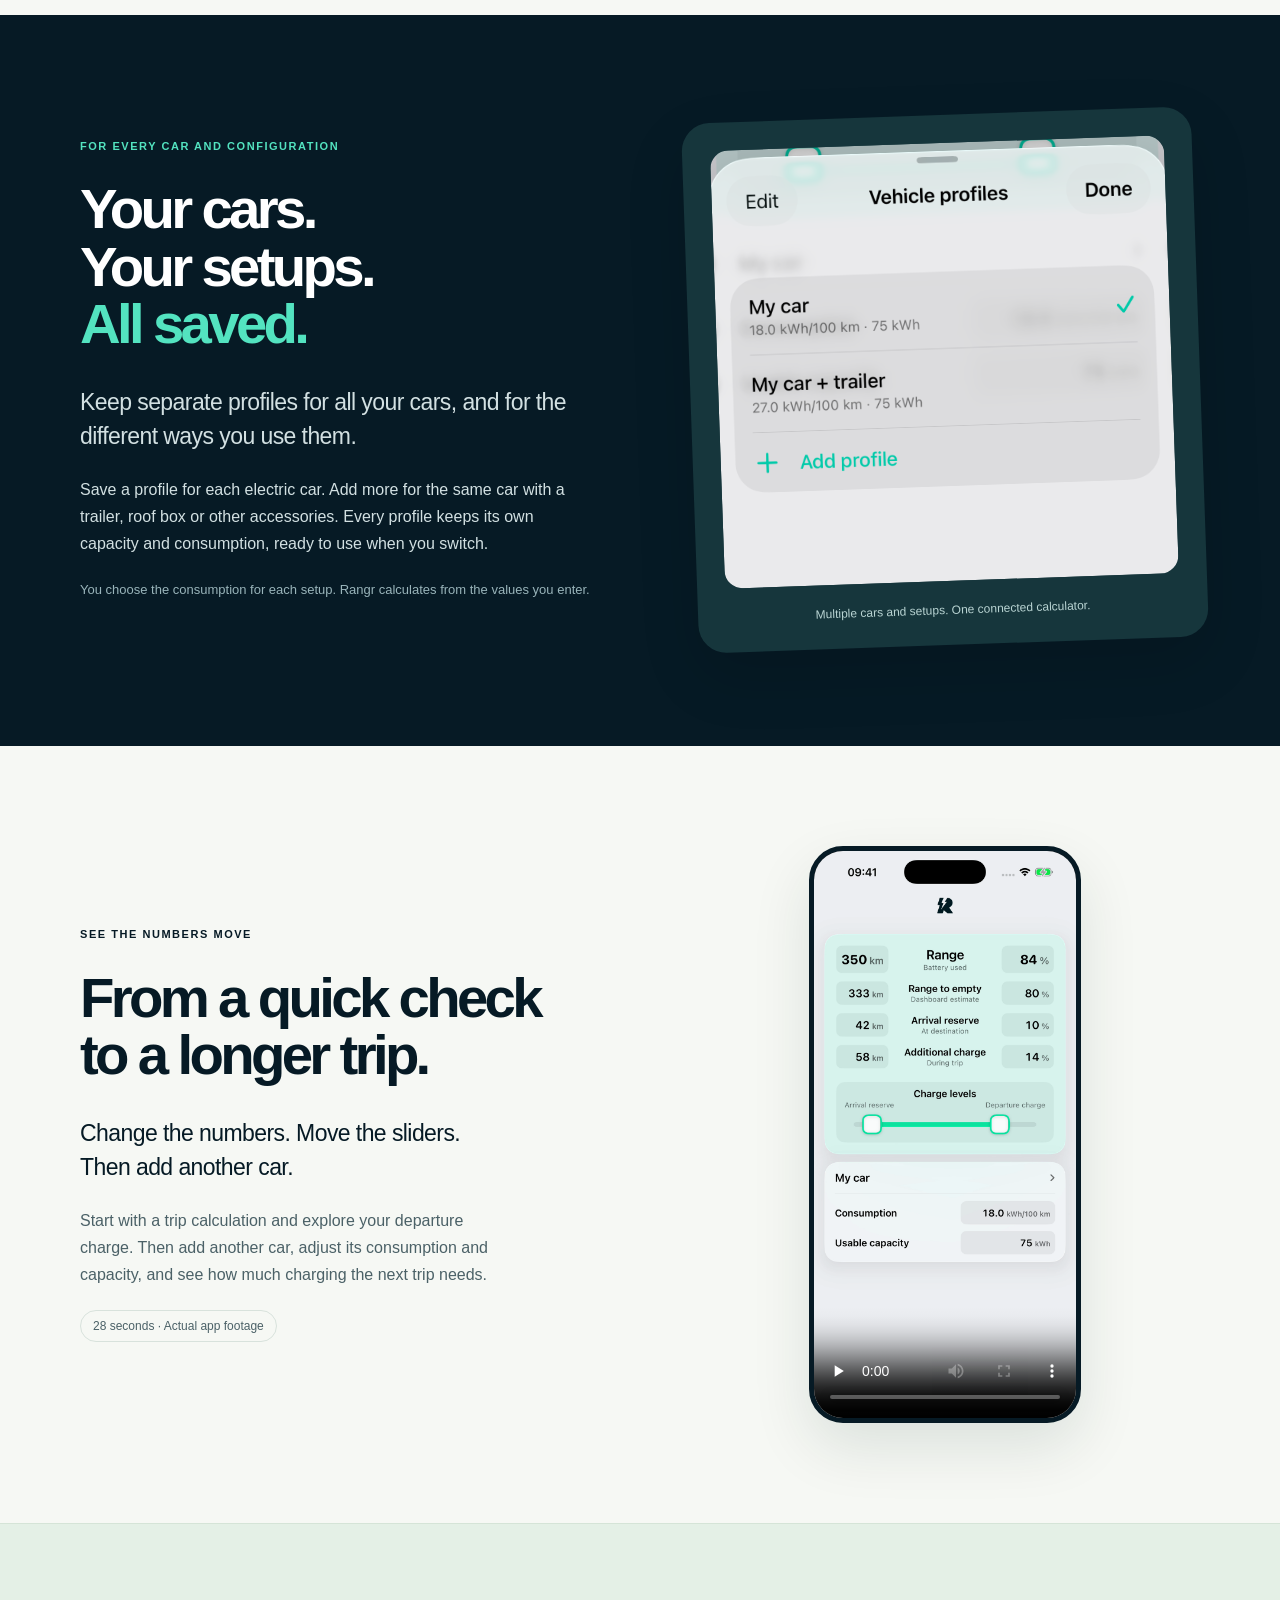
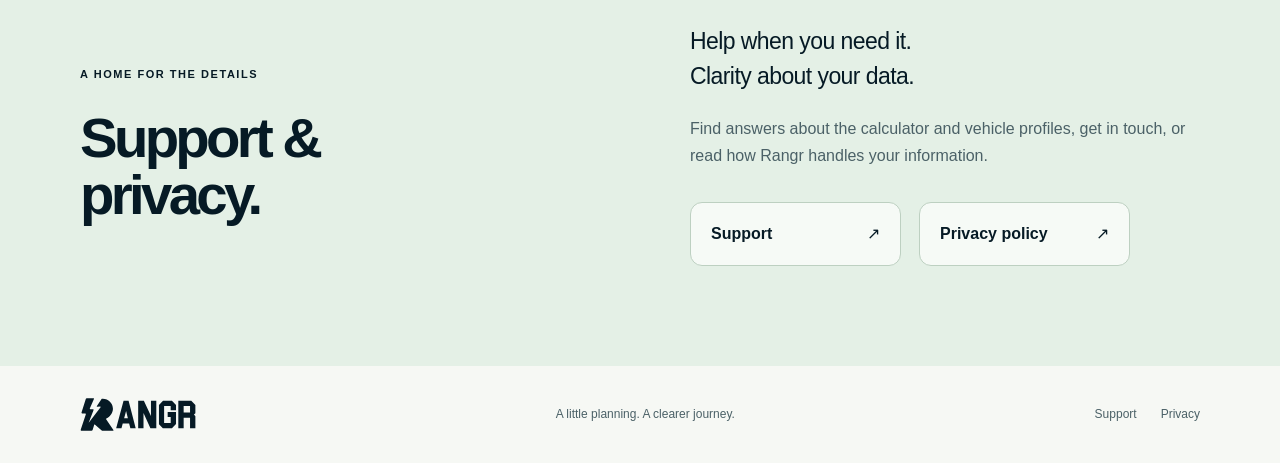
==== commit f23b8742: "Add App Store download badge for Rangr launch" ====
--- a/index.html
+++ b/index.html
@@ -13,7 +13,7 @@
   <link rel="canonical" href="https://deework.github.io/rangr-site/">
   <link rel="icon" href="assets/rangr-mark.svg" type="image/svg+xml">
   <link rel="apple-touch-icon" href="assets/app-icon.png">
-  <link rel="stylesheet" href="styles.css?v=20261102-2">
+  <link rel="stylesheet" href="styles.css?v=20261106">
   <title>Rangr — Your trip, calculated your way</title>
 </head>
 <body>
@@ -29,8 +29,11 @@
         <h1 id="hero-title">Your trip.<br>Calculated<br><span>your way.</span></h1>
         <p class="intro">More charge before you leave. A little less reserve when you arrive. See how it all adds up.</p>
         <p class="hero-detail">Rangr is a flexible EV range calculator. Change any field and the connected figures update instantly, so you can find the numbers that work for your journey.</p>
-        <div class="cta"><a class="button" href="#in-action">See Rangr in action <span aria-hidden="true">↗</span></a></div>
-        <p class="availability">Coming soon · Free for iPhone · iOS 26+</p>
+        <div class="cta">
+          <a class="app-store-badge" href="https://apps.apple.com/app/id6829699733"><img src="assets/app-store-badge.svg" width="144" height="48" alt="Download on the App Store"></a>
+          <a class="demo-link" href="#in-action">See Rangr in action <span aria-hidden="true">↗</span></a>
+        </div>
+        <p class="availability">Free for iPhone · iOS 26+</p>
       </div>
       <div class="hero-visual">
         <div class="orbit-label"><span aria-hidden="true">↗</span> A little planning.<br>A clearer journey.</div>
--- a/styles.css
+++ b/styles.css
@@ -1,4 +1,4 @@
-:root{--ink:#061a25;--muted:#4b6167;--mint:#53e3c0;--paper:#f6f8f4;--line:#d8e2dc;color-scheme:light;font-family:-apple-system,BlinkMacSystemFont,"Segoe UI",sans-serif;color:var(--ink);background:var(--paper);font-synthesis:none;scroll-behavior:smooth;scroll-padding-top:32px}*{box-sizing:border-box}body{margin:0}a{color:inherit;text-decoration:none}a:focus-visible,video:focus-visible{outline:3px solid #00866f;outline-offset:6px}img{display:block;max-width:100%;height:auto}p{line-height:1.7;margin:0 0 22px}figure{margin:0}h1,h2{letter-spacing:-.065em;line-height:1.02;margin:0;font-weight:750}h1{font-size:clamp(64px,6.9vw,104px)}h2{font-size:clamp(42px,4.4vw,66px)}.wrap{max-width:1216px;margin-inline:auto;padding-inline:48px}.site-header{display:flex;align-items:center;justify-content:space-between;padding-top:32px;padding-bottom:28px;gap:24px}.brand{display:block;flex-shrink:0}.site-header nav{display:flex;gap:32px;font-size:14px;font-weight:600}.site-header nav a{padding:12px 0;border-bottom:1px solid transparent}.site-header nav a:hover{border-color:var(--ink)}.hero{display:grid;grid-template-columns:1.15fr 1fr;gap:70px;align-items:center;padding-top:60px;padding-bottom:100px}.eyebrow{font-size:11px;font-weight:750;letter-spacing:.14em;line-height:1.5;margin-bottom:26px}.status-dot{display:inline-block;width:8px;height:8px;background:#00b697;border-radius:100%;margin-right:8px}h1 span{color:#00866f}.intro{font-size:22px;line-height:1.5;max-width:465px;margin-top:32px;margin-bottom:16px}.hero-detail{max-width:450px;color:var(--muted);font-size:16px}.cta{display:inline-block;background:#061a25;border-radius:10px;margin-top:9px}.button{display:inline-flex;gap:32px;align-items:center;background:#061a25;color:white;font-size:15px;font-weight:650;padding:18px 24px;border-radius:10px;margin-top:0;transition:background .2s}.button:hover{background:#174438}.button span{font-size:24px;line-height:1}.availability{font-size:12px;color:var(--muted);margin-top:18px;margin-bottom:0}.hero-visual{position:relative;padding:20px 20px 0}.hero-visual:before{content:"";position:absolute;inset:8% -20% 6% -20%;z-index:-1;background:radial-gradient(ellipse,#c4f2dd 0,transparent 68%)}.phone{width:300px;margin:auto;border:6px solid var(--ink);border-radius:42px;overflow:hidden;box-shadow:0 28px 64px #0b30251c,0 4px 12px #0b30251a;background:#f2f3f9}.phone img{width:100%;aspect-ratio:1206/2622}.orbit-label{position:absolute;right:-12px;top:28px;z-index:1;transform:rotate(7deg);background:var(--mint);padding:16px 20px;border-radius:10px;box-shadow:0 8px 20px #0b302512;font-size:12px;line-height:1.4;font-weight:600}.orbit-label span{font-size:25px;float:left;margin-right:12px}.image-note{font-size:11px;text-align:center;color:var(--muted);margin-top:24px;margin-bottom:0}.section{padding-top:100px;padding-bottom:100px}.calculator-section{display:grid;grid-template-columns:1fr 1fr;gap:90px;border-top:1px solid var(--line)}.body-large{font-size:23px;line-height:1.5;letter-spacing:-.025em}.calculator-details>p:not(.body-large){color:var(--muted)}.field-list{margin-top:32px;margin-bottom:0}.field-list>div{display:flex;justify-content:space-between;gap:16px;padding:16px 0;border-top:1px solid var(--line);font-size:14px}.field-list dt{font-weight:650}.field-list dd{margin:0;text-align:right;color:var(--muted)}.profiles-section{background:var(--ink);color:#fff;overflow:hidden}.profiles-grid{display:grid;grid-template-columns:1fr 1fr;align-items:center;gap:100px}.profiles-section .eyebrow{color:var(--mint)}.profiles-section h2{margin-bottom:32px}.profiles-section h2 span{color:var(--mint)}.profiles-section p:not(.eyebrow){color:#d2e0e2}.profiles-section .quiet{color:#99b4ba!important;font-size:13px}.profile-figure{position:relative;background:#16363c;padding:28px;border-radius:28px;transform:rotate(-2deg);box-shadow:0 24px 60px #0002}.profile-figure img{border-radius:18px;width:100%}.profile-figure figcaption{text-align:center;font-size:12px;color:#b9d4d3;padding-top:22px}.demo-section{display:grid;grid-template-columns:1fr 1fr;align-items:center;gap:100px}.demo-copy h2{margin-bottom:32px}.demo-copy>p:not(.eyebrow):not(.body-large){color:var(--muted);max-width:430px}.duration{display:inline-block;padding:8px 12px;border:1px solid var(--line);border-radius:100px;font-size:12px;color:var(--muted)}.video-shell{width:272px;margin:auto;border:5px solid var(--ink);border-radius:34px;overflow:hidden;background:#000;box-shadow:0 24px 60px #0b30251c;line-height:0}.video-shell video{width:100%;height:auto;display:block;aspect-ratio:886/1920}.documents-section{background:#e4f0e6;border-top:1px solid #d5e4d7}.documents-grid{display:grid;grid-template-columns:1fr 1fr;gap:100px;align-items:center}.documents-grid p:not(.eyebrow):not(.body-large){color:var(--muted)}.quiet{font-size:13px}.site-footer{display:flex;align-items:center;justify-content:space-between;gap:24px;padding-top:32px;padding-bottom:32px;font-size:12px;color:var(--muted)}.site-footer p{margin:0}.site-footer a:last-child:hover{text-decoration:underline}
+:root{--ink:#061a25;--muted:#4b6167;--mint:#53e3c0;--paper:#f6f8f4;--line:#d8e2dc;color-scheme:light;font-family:-apple-system,BlinkMacSystemFont,"Segoe UI",sans-serif;color:var(--ink);background:var(--paper);font-synthesis:none;scroll-behavior:smooth;scroll-padding-top:32px}*{box-sizing:border-box}body{margin:0}a{color:inherit;text-decoration:none}a:focus-visible,video:focus-visible{outline:3px solid #00866f;outline-offset:6px}img{display:block;max-width:100%;height:auto}p{line-height:1.7;margin:0 0 22px}figure{margin:0}h1,h2{letter-spacing:-.065em;line-height:1.02;margin:0;font-weight:750}h1{font-size:clamp(64px,6.9vw,104px)}h2{font-size:clamp(42px,4.4vw,66px)}.wrap{max-width:1216px;margin-inline:auto;padding-inline:48px}.site-header{display:flex;align-items:center;justify-content:space-between;padding-top:32px;padding-bottom:28px;gap:24px}.brand{display:block;flex-shrink:0}.site-header nav{display:flex;gap:32px;font-size:14px;font-weight:600}.site-header nav a{padding:12px 0;border-bottom:1px solid transparent}.site-header nav a:hover{border-color:var(--ink)}.hero{display:grid;grid-template-columns:1.15fr 1fr;gap:70px;align-items:center;padding-top:60px;padding-bottom:100px}.eyebrow{font-size:11px;font-weight:750;letter-spacing:.14em;line-height:1.5;margin-bottom:26px}.status-dot{display:inline-block;width:8px;height:8px;background:#00b697;border-radius:100%;margin-right:8px}h1 span{color:#00866f}.intro{font-size:22px;line-height:1.5;max-width:465px;margin-top:32px;margin-bottom:16px}.hero-detail{max-width:450px;color:var(--muted);font-size:16px}.cta{display:flex;flex-wrap:wrap;align-items:center;gap:24px;padding-block:12px;margin-top:9px}.app-store-badge{display:block;flex-shrink:0}.app-store-badge img{width:144px;height:auto}.demo-link{font-size:14px;font-weight:600;text-decoration:underline;text-underline-offset:4px}.demo-link span{display:inline-block;margin-left:6px}.button{display:inline-flex;gap:32px;align-items:center;background:#061a25;color:white;font-size:15px;font-weight:650;padding:18px 24px;border-radius:10px;margin-top:0;transition:background .2s}.button:hover{background:#174438}.button span{font-size:24px;line-height:1}.availability{font-size:12px;color:var(--muted);margin-top:18px;margin-bottom:0}.hero-visual{position:relative;padding:20px 20px 0}.hero-visual:before{content:"";position:absolute;inset:8% -20% 6% -20%;z-index:-1;background:radial-gradient(ellipse,#c4f2dd 0,transparent 68%)}.phone{width:300px;margin:auto;border:6px solid var(--ink);border-radius:42px;overflow:hidden;box-shadow:0 28px 64px #0b30251c,0 4px 12px #0b30251a;background:#f2f3f9}.phone img{width:100%;aspect-ratio:1206/2622}.orbit-label{position:absolute;right:-12px;top:28px;z-index:1;transform:rotate(7deg);background:var(--mint);padding:16px 20px;border-radius:10px;box-shadow:0 8px 20px #0b302512;font-size:12px;line-height:1.4;font-weight:600}.orbit-label span{font-size:25px;float:left;margin-right:12px}.image-note{font-size:11px;text-align:center;color:var(--muted);margin-top:24px;margin-bottom:0}.section{padding-top:100px;padding-bottom:100px}.calculator-section{display:grid;grid-template-columns:1fr 1fr;gap:90px;border-top:1px solid var(--line)}.body-large{font-size:23px;line-height:1.5;letter-spacing:-.025em}.calculator-details>p:not(.body-large){color:var(--muted)}.field-list{margin-top:32px;margin-bottom:0}.field-list>div{display:flex;justify-content:space-between;gap:16px;padding:16px 0;border-top:1px solid var(--line);font-size:14px}.field-list dt{font-weight:650}.field-list dd{margin:0;text-align:right;color:var(--muted)}.profiles-section{background:var(--ink);color:#fff;overflow:hidden}.profiles-grid{display:grid;grid-template-columns:1fr 1fr;align-items:center;gap:100px}.profiles-section .eyebrow{color:var(--mint)}.profiles-section h2{margin-bottom:32px}.profiles-section h2 span{color:var(--mint)}.profiles-section p:not(.eyebrow){color:#d2e0e2}.profiles-section .quiet{color:#99b4ba!important;font-size:13px}.profile-figure{position:relative;background:#16363c;padding:28px;border-radius:28px;transform:rotate(-2deg);box-shadow:0 24px 60px #0002}.profile-figure img{border-radius:18px;width:100%}.profile-figure figcaption{text-align:center;font-size:12px;color:#b9d4d3;padding-top:22px}.demo-section{display:grid;grid-template-columns:1fr 1fr;align-items:center;gap:100px}.demo-copy h2{margin-bottom:32px}.demo-copy>p:not(.eyebrow):not(.body-large){color:var(--muted);max-width:430px}.duration{display:inline-block;padding:8px 12px;border:1px solid var(--line);border-radius:100px;font-size:12px;color:var(--muted)}.video-shell{width:272px;margin:auto;border:5px solid var(--ink);border-radius:34px;overflow:hidden;background:#000;box-shadow:0 24px 60px #0b30251c;line-height:0}.video-shell video{width:100%;height:auto;display:block;aspect-ratio:886/1920}.documents-section{background:#e4f0e6;border-top:1px solid #d5e4d7}.documents-grid{display:grid;grid-template-columns:1fr 1fr;gap:100px;align-items:center}.documents-grid p:not(.eyebrow):not(.body-large){color:var(--muted)}.quiet{font-size:13px}.site-footer{display:flex;align-items:center;justify-content:space-between;gap:24px;padding-top:32px;padding-bottom:32px;font-size:12px;color:var(--muted)}.site-footer p{margin:0}.site-footer a:last-child:hover{text-decoration:underline}
 @media(min-width:1440px){.hero{padding-top:80px;padding-bottom:120px}.phone{width:330px}}
 @media(max-width:900px){.wrap{padding-inline:28px}.hero{gap:20px}.hero-visual{padding:30px 0 0}.phone{width:260px}.orbit-label{right:-5px;top:20px;font-size:11px;padding:12px}.intro{font-size:20px}.calculator-section,.profiles-grid,.demo-section,.documents-grid{gap:44px}.body-large{font-size:21px}.profile-figure{padding:18px}.hero-visual:before{inset:8% -8% 6% -8%}.section{padding-block:76px}}
 @media(max-width:640px){.wrap{padding-inline:24px}.site-header{padding-top:24px;padding-bottom:20px;align-items:flex-start}.site-header .brand img{width:114px}.site-header nav{gap:14px;font-size:11px;padding-top:0;flex-wrap:wrap;justify-content:flex-end}.site-header nav a{padding:9px 0}.hero{grid-template-columns:1fr;gap:42px;padding-top:44px;padding-bottom:60px}.hero h1{font-size:clamp(62px,15vw,86px)}.hero-copy{max-width:470px}.intro{margin-top:26px}.hero-detail{font-size:15px}.hero-visual:before{inset:8% 0 6%}.hero-visual{max-width:380px;width:100%;margin:auto;padding-top:12px}.phone{width:266px}.orbit-label{right:0;top:18px}.image-note{margin-top:18px}.section{padding-block:64px}.calculator-section,.profiles-grid,.demo-section,.documents-grid{grid-template-columns:1fr;gap:32px}h2{font-size:46px}.eyebrow{font-size:10px;margin-bottom:20px}.profiles-section h2,.demo-copy h2{margin-bottom:24px}.profile-figure{max-width:420px;margin:8px auto 0;transform:rotate(-1deg)}.video-shell{width:258px;margin-top:12px}.field-list>div{font-size:13px}.site-footer{flex-wrap:wrap;gap:20px}.site-footer p{order:3;width:100%;font-size:11px}.body-large{font-size:21px}}
